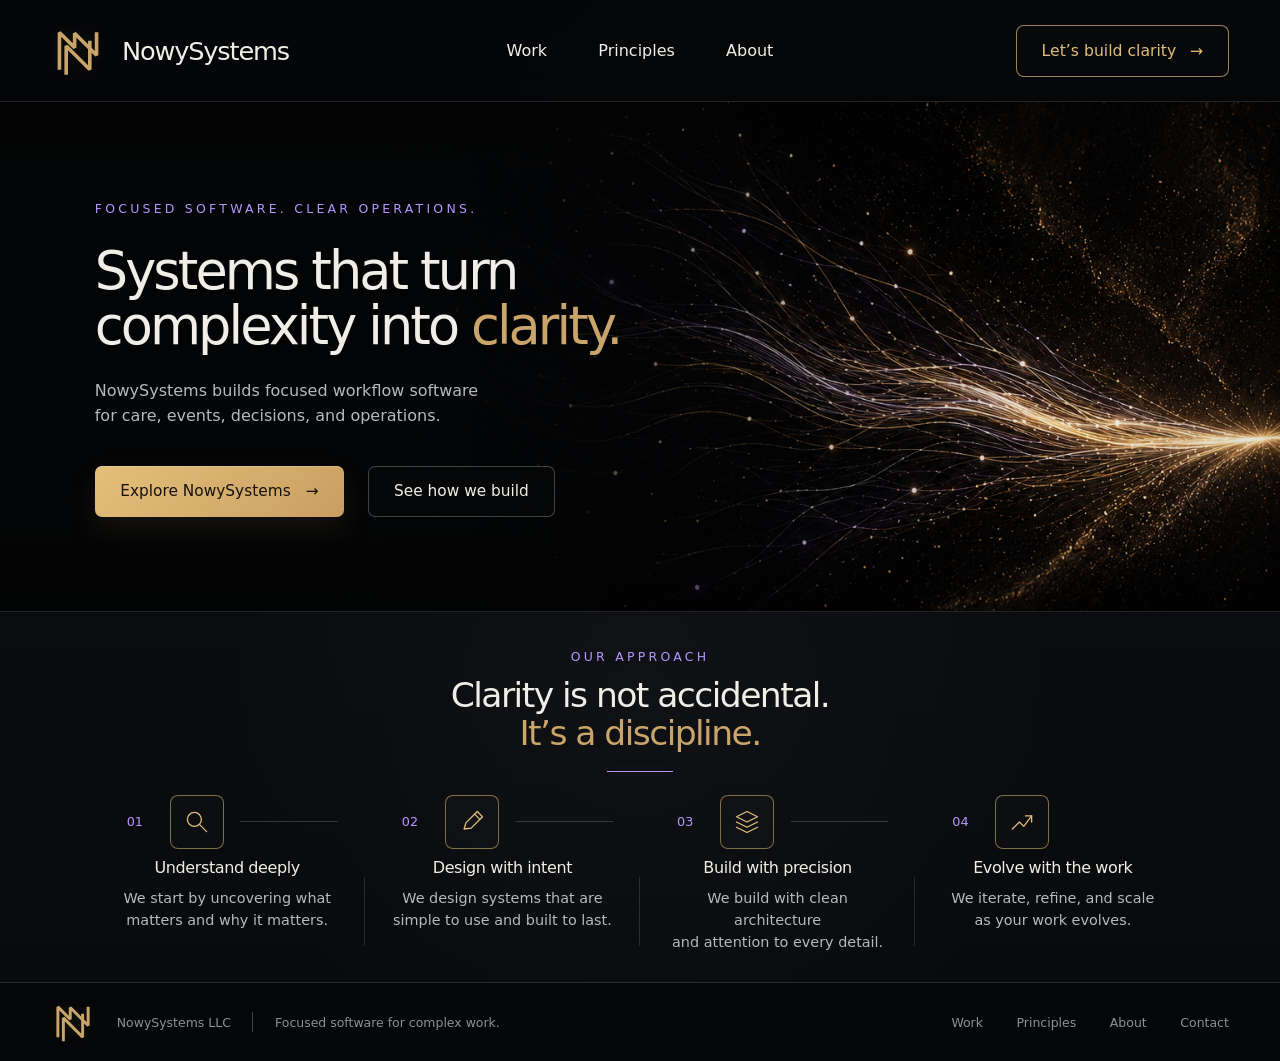
==== index.html @ df3b0572 "Replace render lock hero with semantic artwork layer" ====
<!DOCTYPE html>
<html lang="en">
<head>
  <meta charset="UTF-8" />
  <meta name="viewport" content="width=device-width, initial-scale=1.0" />
  <title>NowySystems | Systems that turn complexity into clarity</title>
  <meta name="description" content="NowySystems builds focused workflow software for care, events, decisions, and operations." />
  <link rel="stylesheet" href="styles.css" />
</head>
<body>
  <header class="site-header">
    <a class="brand" href="#top" aria-label="NowySystems home">
      <svg class="brand-mark" viewBox="0 0 64 64" aria-hidden="true">
        <path d="M10 52V10l18 18V11l26 26V12" />
        <path d="M18 58V26l28 28V22" />
      </svg>
      <span>NowySystems</span>
    </a>

    <nav class="top-nav" aria-label="Primary navigation">
      <a href="#work">Work</a>
      <a href="#principles">Principles</a>
      <a href="#about">About</a>
    </nav>

    <a class="header-cta" href="#principles">Let’s build clarity <span>→</span></a>
  </header>

  <main id="top">
    <section class="hero" id="work" aria-labelledby="hero-title">
      <img
        class="hero-art"
        src="assets/hero-art.png"
        alt=""
        width="1536"
        height="1024"
        aria-hidden="true"
      />
      <div class="hero-copy">
        <p class="eyebrow">Focused software. Clear operations.</p>
        <h1 id="hero-title">Systems that turn<br />complexity into <span>clarity.</span></h1>
        <p class="hero-text">
          NowySystems builds focused workflow software<br class="desktop-break" />
          for care, events, decisions, and operations.
        </p>
        <div class="hero-actions">
          <a class="button primary" href="#principles">Explore NowySystems <span>→</span></a>
          <a class="button secondary" href="#principles">See how we build</a>
        </div>
      </div>
    </section>

    <section class="approach" id="principles" aria-labelledby="approach-title">
      <div class="approach-heading">
        <p class="eyebrow">Our approach</p>
        <h2 id="approach-title">Clarity is not accidental.<br /><span>It’s a discipline.</span></h2>
        <div class="heading-rule" aria-hidden="true"></div>
      </div>

      <div class="approach-grid">
        <article class="approach-card">
          <div class="step-row">
            <span class="step">01</span>
            <div class="icon-box" aria-hidden="true">
              <svg viewBox="0 0 32 32"><circle cx="13" cy="13" r="8"/><path d="m19 19 8 8"/></svg>
            </div>
            <span class="connector"></span>
          </div>
          <h3>Understand deeply</h3>
          <p>We start by uncovering what<br />matters and why it matters.</p>
        </article>

        <article class="approach-card">
          <div class="step-row">
            <span class="step">02</span>
            <div class="icon-box" aria-hidden="true">
              <svg viewBox="0 0 32 32"><path d="m7 24 2-7L22 4l6 6-13 13-8 1Z"/><path d="m19 7 6 6"/></svg>
            </div>
            <span class="connector"></span>
          </div>
          <h3>Design with intent</h3>
          <p>We design systems that are<br />simple to use and built to last.</p>
        </article>

        <article class="approach-card">
          <div class="step-row">
            <span class="step">03</span>
            <div class="icon-box" aria-hidden="true">
              <svg viewBox="0 0 32 32"><path d="m4 10 12-6 12 6-12 6-12-6Z"/><path d="m4 16 12 6 12-6M4 22l12 6 12-6"/></svg>
            </div>
            <span class="connector"></span>
          </div>
          <h3>Build with precision</h3>
          <p>We build with clean architecture<br />and attention to every detail.</p>
        </article>

        <article class="approach-card">
          <div class="step-row">
            <span class="step">04</span>
            <div class="icon-box" aria-hidden="true">
              <svg viewBox="0 0 32 32"><path d="M5 24 13 16l5 5 9-12"/><path d="M20 9h7v7"/></svg>
            </div>
          </div>
          <h3>Evolve with the work</h3>
          <p>We iterate, refine, and scale<br />as your work evolves.</p>
        </article>
      </div>
    </section>
  </main>

  <footer class="site-footer" id="about">
    <div class="footer-brand">
      <svg class="brand-mark" viewBox="0 0 64 64" aria-hidden="true">
        <path d="M10 52V10l18 18V11l26 26V12" />
        <path d="M18 58V26l28 28V22" />
      </svg>
      <span>NowySystems LLC</span>
      <span class="footer-divider"></span>
      <span>Focused software for complex work.</span>
    </div>

    <nav class="footer-nav" aria-label="Footer navigation">
      <a href="#work">Work</a>
      <a href="#principles">Principles</a>
      <a href="#about">About</a>
      <a href="#top">Contact</a>
    </nav>
  </footer>
</body>
</html>
---- styles.css ----
:root {
  --black: #050608;
  --black-soft: #0b0d10;
  --ivory: #f1eee7;
  --muted: #b7b9bd;
  --muted-2: #8d9096;
  --gold: #c9a56b;
  --gold-bright: #e0bd7c;
  --violet: #b695ff;
  --line: rgba(255, 255, 255, 0.12);
  --line-soft: rgba(255, 255, 255, 0.08);
}

* { box-sizing: border-box; }
html { scroll-behavior: smooth; }
body {
  margin: 0;
  min-width: 320px;
  font-family: Inter, ui-sans-serif, system-ui, -apple-system, BlinkMacSystemFont, "Segoe UI", sans-serif;
  color: var(--ivory);
  background: var(--black);
  -webkit-font-smoothing: antialiased;
  text-rendering: optimizeLegibility;
}

a { color: inherit; text-decoration: none; }
svg { display: block; }

body::before {
  content: "";
  position: fixed;
  inset: 0;
  z-index: -4;
  background:
    radial-gradient(circle at 75% 33%, rgba(201,165,107,0.08), transparent 34rem),
    radial-gradient(circle at 48% 72%, rgba(182,149,255,0.035), transparent 30rem),
    linear-gradient(180deg, #050608 0%, #080a0d 100%);
}

.site-header {
  height: 102px;
  display: grid;
  grid-template-columns: 1fr auto 1fr;
  align-items: center;
  gap: 2rem;
  padding: 0 clamp(2rem, 4vw, 4rem);
  border-bottom: 1px solid var(--line);
  background: rgba(5,6,8,0.88);
  backdrop-filter: blur(18px);
  position: relative;
  z-index: 20;
}

.brand,
.footer-brand {
  display: inline-flex;
  align-items: center;
}

.brand {
  justify-self: start;
  gap: 1.05rem;
  font-size: clamp(1.35rem, 2vw, 2rem);
  font-weight: 400;
  letter-spacing: -0.045em;
}

.brand-mark {
  width: 54px;
  height: 54px;
  flex: 0 0 auto;
}

.brand-mark path {
  fill: none;
  stroke: var(--gold);
  stroke-width: 4.25;
  stroke-linecap: square;
  stroke-linejoin: bevel;
  filter: drop-shadow(0 0 10px rgba(201,165,107,0.12));
}

.top-nav {
  display: flex;
  align-items: center;
  gap: clamp(2rem, 4vw, 4.2rem);
  justify-self: center;
  font-size: 1rem;
  color: var(--ivory);
}

.top-nav a,
.footer-nav a {
  transition: color 180ms ease;
}
.top-nav a:hover,
.footer-nav a:hover { color: var(--gold-bright); }

.header-cta {
  justify-self: end;
  display: inline-flex;
  align-items: center;
  gap: 0.85rem;
  min-height: 52px;
  padding: 0 1.55rem;
  color: var(--gold-bright);
  border: 1px solid rgba(201,165,107,0.78);
  border-radius: 8px;
  font-size: 0.98rem;
  font-weight: 400;
  background: rgba(255,255,255,0.01);
  transition: background 180ms ease, border-color 180ms ease, transform 180ms ease;
}
.header-cta:hover {
  background: rgba(201,165,107,0.07);
  border-color: var(--gold-bright);
  transform: translateY(-1px);
}

.hero {
  position: relative;
  min-height: 510px;
  display: flex;
  align-items: center;
  padding: 5.1rem clamp(2.5rem, 7.4vw, 7.1rem) 4.8rem;
  overflow: hidden;
  border-bottom: 1px solid var(--line);
  isolation: isolate;
  background: #030405;
}

.hero::before {
  content: "";
  position: absolute;
  inset: 0;
  z-index: -1;
  pointer-events: none;
  background:
    linear-gradient(180deg, rgba(0,0,0,0.24), transparent 18%, transparent 78%, rgba(0,0,0,0.34)),
    linear-gradient(90deg,
      rgba(3,4,5,1) 0%,
      rgba(3,4,5,0.99) 28%,
      rgba(3,4,5,0.88) 42%,
      rgba(3,4,5,0.34) 61%,
      rgba(3,4,5,0.06) 82%,
      rgba(3,4,5,0.12) 100%);
}

.hero-copy {
  position: relative;
  z-index: 2;
  width: min(610px, 46vw);
}

.hero-art {
  position: absolute;
  inset: 0;
  z-index: -2;
  display: block;
  width: 100%;
  height: 100%;
  object-fit: cover;
  object-position: right center;
  pointer-events: none;
  user-select: none;
}

.eyebrow {
  margin: 0 0 1.65rem;
  color: var(--violet);
  font-size: 0.78rem;
  font-weight: 500;
  letter-spacing: 0.26em;
  text-transform: uppercase;
}

h1,
h2,
h3,
p { margin-top: 0; }

h1 {
  margin-bottom: 1.65rem;
  color: var(--ivory);
  font-size: clamp(3.1rem, 4.1vw, 4.7rem);
  line-height: 1.05;
  letter-spacing: -0.055em;
  font-weight: 300;
}

h1 span,
.approach h2 span { color: var(--gold); }

.hero-text {
  margin-bottom: 0;
  color: var(--muted);
  font-size: clamp(1rem, 1.25vw, 1.18rem);
  line-height: 1.55;
  font-weight: 300;
}

.hero-actions {
  display: flex;
  align-items: center;
  gap: 1.45rem;
  margin-top: 2.3rem;
}

.button {
  min-height: 51px;
  display: inline-flex;
  align-items: center;
  justify-content: center;
  gap: 0.95rem;
  padding: 0 1.6rem;
  border-radius: 7px;
  font-size: 0.96rem;
  font-weight: 500;
  transition: transform 180ms ease, background 180ms ease, border-color 180ms ease;
}
.button:hover { transform: translateY(-1px); }
.button.primary {
  min-width: 198px;
  color: #17110a;
  background: linear-gradient(135deg, #e3bf7b 0%, #c99f60 100%);
  box-shadow: inset 0 1px 0 rgba(255,255,255,0.18), 0 12px 30px rgba(201,165,107,0.11);
}
.button.secondary {
  min-width: 184px;
  color: var(--ivory);
  border: 1px solid rgba(255,255,255,0.24);
  background: rgba(255,255,255,0.015);
}
.button.secondary:hover { border-color: rgba(255,255,255,0.42); }

.approach {
  position: relative;
  padding: 2.3rem clamp(2.5rem, 7vw, 7rem) 1.8rem;
  border-bottom: 1px solid var(--line);
  background:
    radial-gradient(circle at center 25%, rgba(255,255,255,0.025), transparent 27rem),
    linear-gradient(180deg, #0a0c0f 0%, #080a0c 100%);
}

.approach-heading {
  text-align: center;
  margin-bottom: 1.15rem;
}

.approach-heading .eyebrow { margin-bottom: 0.85rem; }

.approach h2 {
  margin: 0;
  font-size: clamp(2rem, 2.7vw, 3rem);
  line-height: 1.08;
  letter-spacing: -0.045em;
  font-weight: 300;
}

.heading-rule {
  width: 66px;
  height: 1px;
  margin: 1.2rem auto 0;
  background: var(--violet);
  box-shadow: 0 0 12px rgba(182,149,255,0.28);
}

.approach-grid {
  display: grid;
  grid-template-columns: repeat(4, minmax(0, 1fr));
  max-width: 1260px;
  margin: 0 auto;
}

.approach-card {
  min-width: 0;
  padding: 0 1.7rem;
  text-align: center;
  position: relative;
}

.approach-card:not(:last-child)::after {
  content: "";
  position: absolute;
  right: 0;
  bottom: 0.45rem;
  width: 1px;
  height: 69px;
  background: var(--line);
}

.step-row {
  height: 62px;
  display: grid;
  grid-template-columns: 36px 54px 1fr;
  align-items: center;
  gap: 1.05rem;
  margin-bottom: 0.35rem;
}

.step {
  color: var(--violet);
  font-size: 0.8rem;
  font-weight: 500;
}

.icon-box {
  width: 54px;
  height: 54px;
  display: grid;
  place-items: center;
  border: 1px solid rgba(201,165,107,0.62);
  border-radius: 8px;
  background: rgba(255,255,255,0.015);
}
.icon-box svg {
  width: 28px;
  height: 28px;
  fill: none;
  stroke: var(--gold-bright);
  stroke-width: 1.5;
  stroke-linecap: round;
  stroke-linejoin: round;
}
.connector {
  width: 100%;
  height: 1px;
  background: rgba(255,255,255,0.18);
}

.approach-card h3 {
  margin: 0 0 0.7rem;
  font-size: 1rem;
  font-weight: 400;
  letter-spacing: -0.025em;
}
.approach-card p {
  margin-bottom: 0;
  color: var(--muted);
  font-size: 0.9rem;
  line-height: 1.5;
  font-weight: 300;
}

.site-footer {
  min-height: 78px;
  display: flex;
  align-items: center;
  justify-content: space-between;
  gap: 2rem;
  padding: 0 clamp(2.2rem, 4vw, 4rem);
  background: #050608;
  color: var(--muted-2);
  font-size: 0.78rem;
}

.footer-brand { gap: 1.35rem; }
.footer-brand .brand-mark {
  width: 44px;
  height: 44px;
}
.footer-divider {
  width: 1px;
  height: 20px;
  background: rgba(255,255,255,0.25);
}
.footer-nav {
  display: flex;
  gap: 2.1rem;
}

@media (max-width: 1100px) {
  .site-header {
    grid-template-columns: 1fr auto;
  }
  .top-nav { display: none; }
  .hero-copy { width: min(660px, 64vw); }
  .hero-art { object-position: right center; }
  .approach-card { padding-inline: 1rem; }
  .step-row { grid-template-columns: 28px 48px 1fr; gap: 0.7rem; }
  .icon-box { width: 48px; height: 48px; }
}

@media (max-width: 820px) {
  .site-header {
    height: 84px;
    padding-inline: 1.25rem;
  }
  .brand { font-size: 1.3rem; gap: 0.75rem; }
  .brand-mark { width: 42px; height: 42px; }
  .header-cta { min-height: 44px; padding-inline: 1rem; font-size: 0.85rem; }

  .hero {
    min-height: 640px;
    align-items: flex-start;
    padding: 4.4rem 1.4rem 3rem;
  }
  .hero-copy { width: 100%; }
  .hero-art {
    inset: 22% -18% -8% 0;
    opacity: 0.72;
    object-position: right center;
  }
  .hero::before {
    background: linear-gradient(180deg,
      rgba(5,6,8,0.99) 0%,
      rgba(5,6,8,0.96) 36%,
      rgba(5,6,8,0.64) 58%,
      rgba(5,6,8,0.16) 100%);
  }
  h1 { font-size: clamp(3rem, 12vw, 4.6rem); }
  .desktop-break { display: none; }

  .approach { padding: 3rem 1.2rem 2.5rem; }
  .approach-grid { grid-template-columns: 1fr 1fr; gap: 2rem 0; }
  .approach-card:nth-child(2)::after { display: none; }
  .step-row { grid-template-columns: 34px 52px 1fr; }

  .site-footer {
    padding: 1.5rem 1.25rem;
    flex-direction: column;
    align-items: flex-start;
  }
}

@media (max-width: 560px) {
  .header-cta { display: none; }
  .site-header { grid-template-columns: 1fr; }
  .hero-actions { flex-direction: column; align-items: stretch; }
  .button { width: 100%; }
  .approach-grid { grid-template-columns: 1fr; }
  .approach-card {
    padding: 0 0 1.7rem;
    border-bottom: 1px solid var(--line-soft);
  }
  .approach-card:not(:last-child)::after { display: none; }
  .approach-card:last-child { border-bottom: 0; }
  .step-row { grid-template-columns: 34px 52px 1fr; }
  .footer-brand { flex-wrap: wrap; gap: 0.8rem 1rem; }
  .footer-divider { display: none; }
  .footer-nav { gap: 1.2rem; flex-wrap: wrap; }
}
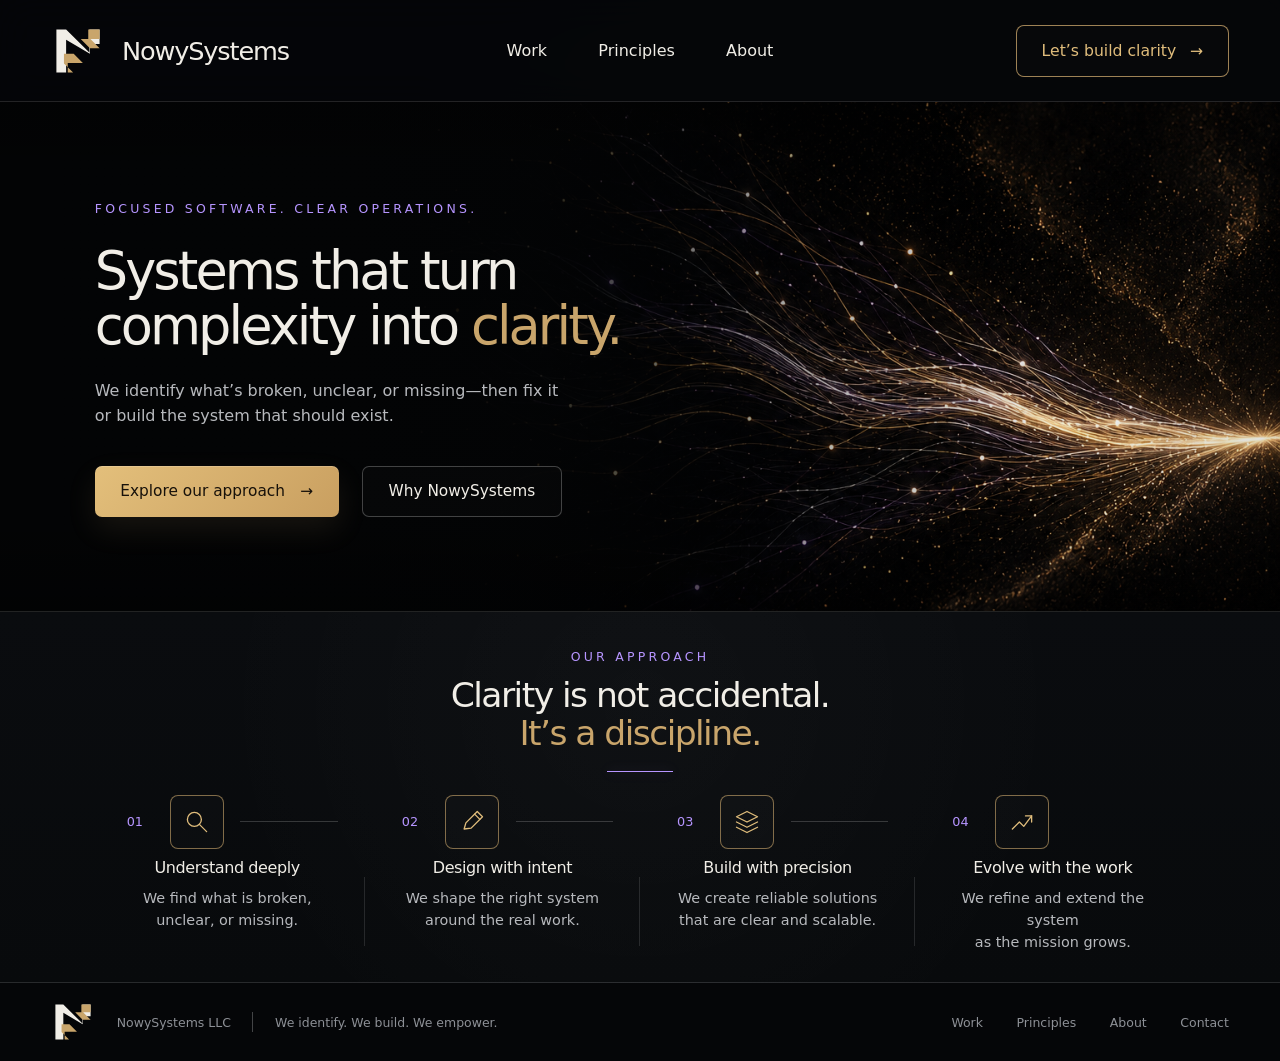
==== commit a48019af: "Install approved NS mark and refine landing copy" ====
--- a/index.html
+++ b/index.html
@@ -4,17 +4,19 @@
   <meta charset="UTF-8" />
   <meta name="viewport" content="width=device-width, initial-scale=1.0" />
   <title>NowySystems | Systems that turn complexity into clarity</title>
-  <meta name="description" content="NowySystems builds focused workflow software for care, events, decisions, and operations." />
+  <meta name="description" content="NowySystems identifies operational problems, fixes what is broken, and builds focused software systems that make complex work clearer." />
+  <meta name="theme-color" content="#050608" />
+  <meta name="color-scheme" content="dark" />
+  <link rel="icon" href="assets/favicon.svg" type="image/svg+xml" />
+  <link rel="preload" href="assets/hero-art.png" as="image" />
+  <link rel="preload" href="assets/ns-mark.svg" as="image" />
   <link rel="stylesheet" href="styles.css" />
 </head>
 <body>
   <header class="site-header">
     <a class="brand" href="#top" aria-label="NowySystems home">
-      <svg class="brand-mark" viewBox="0 0 64 64" aria-hidden="true">
-        <path d="M10 52V10l18 18V11l26 26V12" />
-        <path d="M18 58V26l28 28V22" />
-      </svg>
-      <span>NowySystems</span>
+      <img class="brand-mark" src="assets/ns-mark.svg" alt="" width="56" height="56" />
+      <span class="brand-wordmark">NowySystems</span>
     </a>
 
     <nav class="top-nav" aria-label="Primary navigation">
@@ -23,7 +25,7 @@
       <a href="#about">About</a>
     </nav>
 
-    <a class="header-cta" href="#principles">Let’s build clarity <span>→</span></a>
+    <a class="header-cta" href="#principles">Let’s build clarity <span aria-hidden="true">→</span></a>
   </header>
 
   <main id="top">
@@ -35,17 +37,18 @@
         width="1536"
         height="1024"
         aria-hidden="true"
+        fetchpriority="high"
       />
       <div class="hero-copy">
         <p class="eyebrow">Focused software. Clear operations.</p>
         <h1 id="hero-title">Systems that turn<br />complexity into <span>clarity.</span></h1>
         <p class="hero-text">
-          NowySystems builds focused workflow software<br class="desktop-break" />
-          for care, events, decisions, and operations.
+          We identify what’s broken, unclear, or missing—then fix it<br class="desktop-break" />
+          or build the system that should exist.
         </p>
         <div class="hero-actions">
-          <a class="button primary" href="#principles">Explore NowySystems <span>→</span></a>
-          <a class="button secondary" href="#principles">See how we build</a>
+          <a class="button primary" href="#principles">Explore our approach <span aria-hidden="true">→</span></a>
+          <a class="button secondary" href="#about">Why NowySystems</a>
         </div>
       </div>
     </section>
@@ -67,7 +70,7 @@
             <span class="connector"></span>
           </div>
           <h3>Understand deeply</h3>
-          <p>We start by uncovering what<br />matters and why it matters.</p>
+          <p>We find what is broken,<br />unclear, or missing.</p>
         </article>
 
         <article class="approach-card">
@@ -79,7 +82,7 @@
             <span class="connector"></span>
           </div>
           <h3>Design with intent</h3>
-          <p>We design systems that are<br />simple to use and built to last.</p>
+          <p>We shape the right system<br />around the real work.</p>
         </article>
 
         <article class="approach-card">
@@ -91,7 +94,7 @@
             <span class="connector"></span>
           </div>
           <h3>Build with precision</h3>
-          <p>We build with clean architecture<br />and attention to every detail.</p>
+          <p>We create reliable solutions<br />that are clear and scalable.</p>
         </article>
 
         <article class="approach-card">
@@ -102,7 +105,7 @@
             </div>
           </div>
           <h3>Evolve with the work</h3>
-          <p>We iterate, refine, and scale<br />as your work evolves.</p>
+          <p>We refine and extend the system<br />as the mission grows.</p>
         </article>
       </div>
     </section>
@@ -110,13 +113,10 @@
 
   <footer class="site-footer" id="about">
     <div class="footer-brand">
-      <svg class="brand-mark" viewBox="0 0 64 64" aria-hidden="true">
-        <path d="M10 52V10l18 18V11l26 26V12" />
-        <path d="M18 58V26l28 28V22" />
-      </svg>
+      <img class="brand-mark" src="assets/ns-mark.svg" alt="" width="44" height="44" />
       <span>NowySystems LLC</span>
-      <span class="footer-divider"></span>
-      <span>Focused software for complex work.</span>
+      <span class="footer-divider" aria-hidden="true"></span>
+      <span>We identify. We build. We empower.</span>
     </div>
 
     <nav class="footer-nav" aria-label="Footer navigation">
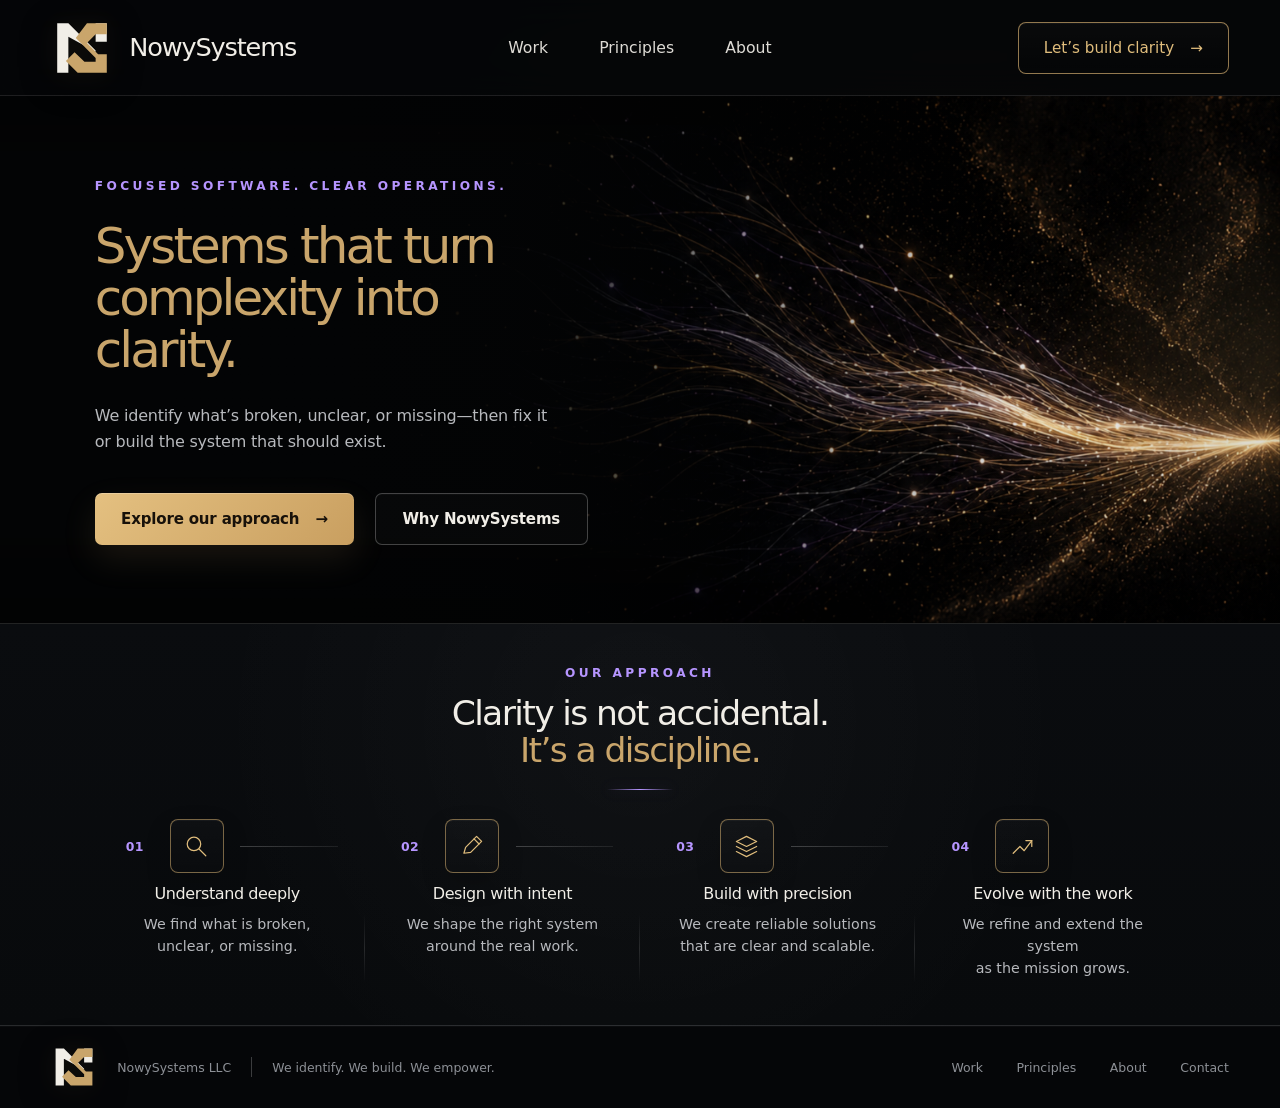
==== commit b2fe3105: "Lock hero headline wrap and load premium refinements" ====
--- a/index.html
+++ b/index.html
@@ -11,11 +11,12 @@
   <link rel="preload" href="assets/hero-art.png" as="image" />
   <link rel="preload" href="assets/ns-mark.svg" as="image" />
   <link rel="stylesheet" href="styles.css" />
+  <link rel="stylesheet" href="premium-fixes.css" />
 </head>
 <body>
   <header class="site-header">
     <a class="brand" href="#top" aria-label="NowySystems home">
-      <img class="brand-mark" src="assets/ns-mark.svg" alt="" width="56" height="56" />
+      <img class="brand-mark" src="assets/ns-mark.svg" alt="" width="62" height="62" />
       <span class="brand-wordmark">NowySystems</span>
     </a>
 
@@ -41,7 +42,11 @@
       />
       <div class="hero-copy">
         <p class="eyebrow">Focused software. Clear operations.</p>
-        <h1 id="hero-title">Systems that turn<br />complexity into <span>clarity.</span></h1>
+        <h1 id="hero-title">
+          <span class="hero-title-line">Systems that turn</span>
+          <span class="hero-title-line">complexity into</span>
+          <span class="hero-title-line"><span>clarity.</span></span>
+        </h1>
         <p class="hero-text">
           We identify what’s broken, unclear, or missing—then fix it<br class="desktop-break" />
           or build the system that should exist.
@@ -113,7 +118,7 @@
 
   <footer class="site-footer" id="about">
     <div class="footer-brand">
-      <img class="brand-mark" src="assets/ns-mark.svg" alt="" width="44" height="44" />
+      <img class="brand-mark" src="assets/ns-mark.svg" alt="" width="46" height="46" />
       <span>NowySystems LLC</span>
       <span class="footer-divider" aria-hidden="true"></span>
       <span>We identify. We build. We empower.</span>
@@ -127,4 +132,4 @@
     </nav>
   </footer>
 </body>
-</html>
+</html>
--- a/styles.css
+++ b/styles.css
@@ -9,6 +9,7 @@
   --violet: #b695ff;
   --line: rgba(255, 255, 255, 0.12);
   --line-soft: rgba(255, 255, 255, 0.08);
+  --ease: cubic-bezier(.22,.8,.24,1);
 }
 
 * { box-sizing: border-box; }
@@ -24,7 +25,8 @@
 }
 
 a { color: inherit; text-decoration: none; }
-svg { display: block; }
+img, svg { display: block; }
+::selection { background: rgba(201,165,107,.28); color: #fff; }
 
 body::before {
   content: "";
@@ -37,16 +39,36 @@
     linear-gradient(180deg, #050608 0%, #080a0d 100%);
 }
 
+body::after {
+  content: "";
+  position: fixed;
+  inset: 0;
+  z-index: 100;
+  pointer-events: none;
+  opacity: .16;
+  mix-blend-mode: soft-light;
+  background-image:
+    radial-gradient(circle at 20% 30%, rgba(255,255,255,.12) 0 .45px, transparent .6px),
+    radial-gradient(circle at 80% 70%, rgba(255,255,255,.08) 0 .4px, transparent .55px);
+  background-size: 5px 5px, 7px 7px;
+}
+
+:focus-visible {
+  outline: 2px solid var(--gold-bright);
+  outline-offset: 4px;
+  border-radius: 4px;
+}
+
 .site-header {
-  height: 102px;
+  height: 96px;
   display: grid;
   grid-template-columns: 1fr auto 1fr;
   align-items: center;
   gap: 2rem;
   padding: 0 clamp(2rem, 4vw, 4rem);
-  border-bottom: 1px solid var(--line);
-  background: rgba(5,6,8,0.88);
-  backdrop-filter: blur(18px);
+  border-bottom: 1px solid rgba(255,255,255,.1);
+  background: rgba(5,6,8,0.86);
+  backdrop-filter: blur(18px) saturate(120%);
   position: relative;
   z-index: 20;
 }
@@ -59,25 +81,22 @@
 
 .brand {
   justify-self: start;
-  gap: 1.05rem;
-  font-size: clamp(1.35rem, 2vw, 2rem);
-  font-weight: 400;
+  gap: .95rem;
+  font-size: clamp(1.35rem, 2vw, 1.95rem);
+  font-weight: 430;
   letter-spacing: -0.045em;
 }
 
 .brand-mark {
-  width: 54px;
-  height: 54px;
+  width: 56px;
+  height: 56px;
   flex: 0 0 auto;
-}
-
-.brand-mark path {
-  fill: none;
-  stroke: var(--gold);
-  stroke-width: 4.25;
-  stroke-linecap: square;
-  stroke-linejoin: bevel;
-  filter: drop-shadow(0 0 10px rgba(201,165,107,0.12));
+  filter: drop-shadow(0 7px 18px rgba(0,0,0,.34)) drop-shadow(0 0 12px rgba(201,165,107,.08));
+}
+
+.brand-wordmark {
+  position: relative;
+  top: -1px;
 }
 
 .top-nav {
@@ -85,44 +104,59 @@
   align-items: center;
   gap: clamp(2rem, 4vw, 4.2rem);
   justify-self: center;
-  font-size: 1rem;
-  color: var(--ivory);
+  font-size: .98rem;
+  color: rgba(241,238,231,.92);
 }
 
 .top-nav a,
 .footer-nav a {
+  position: relative;
   transition: color 180ms ease;
+}
+
+.top-nav a::after {
+  content: "";
+  position: absolute;
+  left: 0;
+  right: 100%;
+  bottom: -.45rem;
+  height: 1px;
+  background: var(--gold);
+  transition: right 220ms var(--ease);
 }
 .top-nav a:hover,
 .footer-nav a:hover { color: var(--gold-bright); }
+.top-nav a:hover::after { right: 0; }
 
 .header-cta {
   justify-self: end;
   display: inline-flex;
   align-items: center;
-  gap: 0.85rem;
+  gap: 1rem;
   min-height: 52px;
   padding: 0 1.55rem;
   color: var(--gold-bright);
-  border: 1px solid rgba(201,165,107,0.78);
+  border: 1px solid rgba(201,165,107,0.72);
   border-radius: 8px;
-  font-size: 0.98rem;
-  font-weight: 400;
-  background: rgba(255,255,255,0.01);
-  transition: background 180ms ease, border-color 180ms ease, transform 180ms ease;
+  font-size: 0.95rem;
+  font-weight: 430;
+  background: linear-gradient(180deg, rgba(255,255,255,.018), rgba(255,255,255,0));
+  box-shadow: inset 0 1px 0 rgba(255,255,255,.035);
+  transition: background 180ms ease, border-color 180ms ease, transform 180ms var(--ease), box-shadow 180ms ease;
 }
 .header-cta:hover {
-  background: rgba(201,165,107,0.07);
+  background: rgba(201,165,107,0.075);
   border-color: var(--gold-bright);
   transform: translateY(-1px);
+  box-shadow: 0 12px 30px rgba(0,0,0,.24), inset 0 1px 0 rgba(255,255,255,.06);
 }
 
 .hero {
   position: relative;
-  min-height: 510px;
+  min-height: 520px;
   display: flex;
   align-items: center;
-  padding: 5.1rem clamp(2.5rem, 7.4vw, 7.1rem) 4.8rem;
+  padding: 5.2rem clamp(2.5rem, 7.4vw, 7.1rem) 4.9rem;
   overflow: hidden;
   border-bottom: 1px solid var(--line);
   isolation: isolate;
@@ -136,20 +170,36 @@
   z-index: -1;
   pointer-events: none;
   background:
-    linear-gradient(180deg, rgba(0,0,0,0.24), transparent 18%, transparent 78%, rgba(0,0,0,0.34)),
+    linear-gradient(180deg, rgba(0,0,0,0.24), transparent 18%, transparent 78%, rgba(0,0,0,0.38)),
     linear-gradient(90deg,
       rgba(3,4,5,1) 0%,
-      rgba(3,4,5,0.99) 28%,
-      rgba(3,4,5,0.88) 42%,
-      rgba(3,4,5,0.34) 61%,
-      rgba(3,4,5,0.06) 82%,
-      rgba(3,4,5,0.12) 100%);
+      rgba(3,4,5,0.995) 27%,
+      rgba(3,4,5,0.91) 40%,
+      rgba(3,4,5,0.45) 58%,
+      rgba(3,4,5,0.08) 80%,
+      rgba(3,4,5,0.14) 100%);
+}
+
+.hero::after {
+  content: "";
+  position: absolute;
+  width: 28rem;
+  height: 28rem;
+  right: -13rem;
+  top: 50%;
+  transform: translateY(-50%);
+  border-radius: 50%;
+  z-index: -1;
+  pointer-events: none;
+  background: radial-gradient(circle, rgba(224,189,124,.105), transparent 64%);
+  filter: blur(12px);
 }
 
 .hero-copy {
   position: relative;
   z-index: 2;
-  width: min(610px, 46vw);
+  width: min(650px, 48vw);
+  animation: hero-copy-in 900ms var(--ease) both;
 }
 
 .hero-art {
@@ -163,14 +213,15 @@
   object-position: right center;
   pointer-events: none;
   user-select: none;
+  animation: hero-art-in 1200ms var(--ease) both;
 }
 
 .eyebrow {
   margin: 0 0 1.65rem;
   color: var(--violet);
-  font-size: 0.78rem;
-  font-weight: 500;
-  letter-spacing: 0.26em;
+  font-size: 0.76rem;
+  font-weight: 600;
+  letter-spacing: 0.28em;
   text-transform: uppercase;
 }
 
@@ -180,12 +231,14 @@
 p { margin-top: 0; }
 
 h1 {
-  margin-bottom: 1.65rem;
+  margin-bottom: 1.7rem;
+  max-width: 12ch;
   color: var(--ivory);
-  font-size: clamp(3.1rem, 4.1vw, 4.7rem);
-  line-height: 1.05;
-  letter-spacing: -0.055em;
-  font-weight: 300;
+  font-size: clamp(3.15rem, 4.15vw, 4.8rem);
+  line-height: 1.045;
+  letter-spacing: -0.057em;
+  font-weight: 285;
+  text-wrap: balance;
 }
 
 h1 span,
@@ -193,76 +246,82 @@
 
 .hero-text {
   margin-bottom: 0;
+  max-width: 42rem;
   color: var(--muted);
-  font-size: clamp(1rem, 1.25vw, 1.18rem);
-  line-height: 1.55;
-  font-weight: 300;
+  font-size: clamp(1rem, 1.2vw, 1.15rem);
+  line-height: 1.62;
+  font-weight: 320;
+  letter-spacing: -.012em;
 }
 
 .hero-actions {
   display: flex;
   align-items: center;
-  gap: 1.45rem;
-  margin-top: 2.3rem;
+  gap: 1.3rem;
+  margin-top: 2.35rem;
 }
 
 .button {
-  min-height: 51px;
+  min-height: 52px;
   display: inline-flex;
   align-items: center;
   justify-content: center;
-  gap: 0.95rem;
-  padding: 0 1.6rem;
+  gap: 1rem;
+  padding: 0 1.65rem;
   border-radius: 7px;
-  font-size: 0.96rem;
-  font-weight: 500;
-  transition: transform 180ms ease, background 180ms ease, border-color 180ms ease;
-}
-.button:hover { transform: translateY(-1px); }
+  font-size: 0.94rem;
+  font-weight: 560;
+  letter-spacing: -.012em;
+  transition: transform 180ms var(--ease), background 180ms ease, border-color 180ms ease, box-shadow 180ms ease;
+}
+.button:hover { transform: translateY(-2px); }
 .button.primary {
-  min-width: 198px;
+  min-width: 205px;
   color: #17110a;
-  background: linear-gradient(135deg, #e3bf7b 0%, #c99f60 100%);
-  box-shadow: inset 0 1px 0 rgba(255,255,255,0.18), 0 12px 30px rgba(201,165,107,0.11);
-}
+  background: linear-gradient(135deg, #e4c080 0%, #c99f60 100%);
+  box-shadow: inset 0 1px 0 rgba(255,255,255,0.24), 0 14px 34px rgba(201,165,107,0.12);
+}
+.button.primary:hover { box-shadow: inset 0 1px 0 rgba(255,255,255,.3), 0 18px 42px rgba(201,165,107,.17); }
 .button.secondary {
-  min-width: 184px;
+  min-width: 175px;
   color: var(--ivory);
   border: 1px solid rgba(255,255,255,0.24);
-  background: rgba(255,255,255,0.015);
-}
-.button.secondary:hover { border-color: rgba(255,255,255,0.42); }
+  background: rgba(255,255,255,0.018);
+  box-shadow: inset 0 1px 0 rgba(255,255,255,.025);
+}
+.button.secondary:hover { border-color: rgba(255,255,255,0.45); background: rgba(255,255,255,.035); }
 
 .approach {
   position: relative;
-  padding: 2.3rem clamp(2.5rem, 7vw, 7rem) 1.8rem;
+  padding: 2.65rem clamp(2.5rem, 7vw, 7rem) 2.15rem;
   border-bottom: 1px solid var(--line);
   background:
-    radial-gradient(circle at center 25%, rgba(255,255,255,0.025), transparent 27rem),
+    radial-gradient(circle at center 25%, rgba(255,255,255,0.027), transparent 27rem),
     linear-gradient(180deg, #0a0c0f 0%, #080a0c 100%);
 }
 
 .approach-heading {
   text-align: center;
-  margin-bottom: 1.15rem;
-}
-
-.approach-heading .eyebrow { margin-bottom: 0.85rem; }
+  margin-bottom: 1.35rem;
+}
+
+.approach-heading .eyebrow { margin-bottom: 0.9rem; }
 
 .approach h2 {
   margin: 0;
   font-size: clamp(2rem, 2.7vw, 3rem);
   line-height: 1.08;
-  letter-spacing: -0.045em;
-  font-weight: 300;
+  letter-spacing: -0.047em;
+  font-weight: 285;
+  text-wrap: balance;
 }
 
 .heading-rule {
   width: 66px;
   height: 1px;
   margin: 1.2rem auto 0;
-  background: var(--violet);
-  box-shadow: 0 0 12px rgba(182,149,255,0.28);
+  background: linear-gradient(90deg, transparent, var(--violet), transparent);
+  box-shadow: 0 0 14px rgba(182,149,255,0.25);
 }
 
 .approach-grid {
@@ -274,10 +333,12 @@
 
 .approach-card {
   min-width: 0;
-  padding: 0 1.7rem;
+  padding: .25rem 1.7rem .7rem;
   text-align: center;
   position: relative;
-}
+  transition: transform 220ms var(--ease);
+}
+.approach-card:hover { transform: translateY(-3px); }
 
 .approach-card:not(:last-child)::after {
   content: "";
@@ -286,7 +347,7 @@
   bottom: 0.45rem;
   width: 1px;
   height: 69px;
-  background: var(--line);
+  background: linear-gradient(180deg, transparent, var(--line), transparent);
 }
 
 .step-row {
@@ -295,13 +356,14 @@
   grid-template-columns: 36px 54px 1fr;
   align-items: center;
   gap: 1.05rem;
-  margin-bottom: 0.35rem;
+  margin-bottom: 0.4rem;
 }
 
 .step {
   color: var(--violet);
-  font-size: 0.8rem;
-  font-weight: 500;
+  font-size: 0.78rem;
+  font-weight: 600;
+  letter-spacing: .02em;
 }
 
 .icon-box {
@@ -309,41 +371,42 @@
   height: 54px;
   display: grid;
   place-items: center;
-  border: 1px solid rgba(201,165,107,0.62);
+  border: 1px solid rgba(201,165,107,0.58);
   border-radius: 8px;
-  background: rgba(255,255,255,0.015);
+  background: linear-gradient(180deg, rgba(255,255,255,.022), rgba(255,255,255,.006));
+  box-shadow: inset 0 1px 0 rgba(255,255,255,.035), 0 10px 26px rgba(0,0,0,.16);
 }
 .icon-box svg {
-  width: 28px;
-  height: 28px;
+  width: 27px;
+  height: 27px;
   fill: none;
   stroke: var(--gold-bright);
-  stroke-width: 1.5;
+  stroke-width: 1.45;
   stroke-linecap: round;
   stroke-linejoin: round;
 }
 .connector {
   width: 100%;
   height: 1px;
-  background: rgba(255,255,255,0.18);
+  background: linear-gradient(90deg, rgba(255,255,255,.22), rgba(255,255,255,.08));
 }
 
 .approach-card h3 {
-  margin: 0 0 0.7rem;
+  margin: 0 0 0.65rem;
   font-size: 1rem;
-  font-weight: 400;
+  font-weight: 430;
   letter-spacing: -0.025em;
 }
 .approach-card p {
   margin-bottom: 0;
   color: var(--muted);
-  font-size: 0.9rem;
-  line-height: 1.5;
-  font-weight: 300;
+  font-size: 0.89rem;
+  line-height: 1.55;
+  font-weight: 310;
 }
 
 .site-footer {
-  min-height: 78px;
+  min-height: 82px;
   display: flex;
   align-items: center;
   justify-content: space-between;
@@ -352,29 +415,30 @@
   background: #050608;
   color: var(--muted-2);
   font-size: 0.78rem;
-}
-
-.footer-brand { gap: 1.35rem; }
-.footer-brand .brand-mark {
-  width: 44px;
-  height: 44px;
-}
+  border-top: 1px solid rgba(255,255,255,.025);
+}
+.footer-brand { gap: 1.25rem; }
+.footer-brand .brand-mark { width: 42px; height: 42px; }
 .footer-divider {
   width: 1px;
   height: 20px;
-  background: rgba(255,255,255,0.25);
-}
-.footer-nav {
-  display: flex;
-  gap: 2.1rem;
+  background: rgba(255,255,255,0.22);
+}
+.footer-nav { display: flex; gap: 2.1rem; }
+
+@keyframes hero-copy-in {
+  from { opacity: 0; transform: translateY(12px); }
+  to { opacity: 1; transform: translateY(0); }
+}
+@keyframes hero-art-in {
+  from { opacity: 0; transform: scale(1.008); }
+  to { opacity: 1; transform: scale(1); }
 }
 
 @media (max-width: 1100px) {
-  .site-header {
-    grid-template-columns: 1fr auto;
-  }
+  .site-header { grid-template-columns: 1fr auto; }
   .top-nav { display: none; }
-  .hero-copy { width: min(660px, 64vw); }
+  .hero-copy { width: min(680px, 66vw); }
   .hero-art { object-position: right center; }
   .approach-card { padding-inline: 1rem; }
   .step-row { grid-template-columns: 28px 48px 1fr; gap: 0.7rem; }
@@ -382,19 +446,11 @@
 }
 
 @media (max-width: 820px) {
-  .site-header {
-    height: 84px;
-    padding-inline: 1.25rem;
-  }
-  .brand { font-size: 1.3rem; gap: 0.75rem; }
-  .brand-mark { width: 42px; height: 42px; }
-  .header-cta { min-height: 44px; padding-inline: 1rem; font-size: 0.85rem; }
-
-  .hero {
-    min-height: 640px;
-    align-items: flex-start;
-    padding: 4.4rem 1.4rem 3rem;
-  }
+  .site-header { height: 82px; padding-inline: 1.25rem; }
+  .brand { font-size: 1.3rem; gap: 0.72rem; }
+  .brand-mark { width: 44px; height: 44px; }
+  .header-cta { min-height: 44px; padding-inline: 1rem; font-size: 0.84rem; }
+  .hero { min-height: 650px; align-items: flex-start; padding: 4.4rem 1.4rem 3rem; }
   .hero-copy { width: 100%; }
   .hero-art {
     inset: 22% -18% -8% 0;
@@ -403,24 +459,18 @@
   }
   .hero::before {
     background: linear-gradient(180deg,
-      rgba(5,6,8,0.99) 0%,
-      rgba(5,6,8,0.96) 36%,
-      rgba(5,6,8,0.64) 58%,
-      rgba(5,6,8,0.16) 100%);
+      rgba(5,6,8,0.995) 0%,
+      rgba(5,6,8,0.97) 36%,
+      rgba(5,6,8,0.66) 58%,
+      rgba(5,6,8,0.18) 100%);
   }
   h1 { font-size: clamp(3rem, 12vw, 4.6rem); }
   .desktop-break { display: none; }
-
   .approach { padding: 3rem 1.2rem 2.5rem; }
   .approach-grid { grid-template-columns: 1fr 1fr; gap: 2rem 0; }
   .approach-card:nth-child(2)::after { display: none; }
   .step-row { grid-template-columns: 34px 52px 1fr; }
-
-  .site-footer {
-    padding: 1.5rem 1.25rem;
-    flex-direction: column;
-    align-items: flex-start;
-  }
+  .site-footer { padding: 1.5rem 1.25rem; flex-direction: column; align-items: flex-start; }
 }
 
 @media (max-width: 560px) {
@@ -440,3 +490,8 @@
   .footer-divider { display: none; }
   .footer-nav { gap: 1.2rem; flex-wrap: wrap; }
 }
+
+@media (prefers-reduced-motion: reduce) {
+  html { scroll-behavior: auto; }
+  *, *::before, *::after { animation-duration: .01ms !important; animation-iteration-count: 1 !important; transition-duration: .01ms !important; }
+}
--- a/premium-fixes.css
+++ b/premium-fixes.css
@@ -0,0 +1,53 @@
+.brand-mark {
+  width: 62px;
+  height: 62px;
+}
+
+.brand {
+  gap: 1rem;
+}
+
+.hero-copy {
+  width: min(760px, 54vw);
+}
+
+h1 {
+  max-width: 16ch;
+  font-size: clamp(3.05rem, 3.9vw, 4.55rem);
+  text-wrap: initial;
+}
+
+.hero-title-line {
+  display: block;
+  white-space: nowrap;
+}
+
+.footer-brand .brand-mark {
+  width: 46px;
+  height: 46px;
+}
+
+@media (max-width: 1100px) {
+  .hero-copy {
+    width: min(720px, 68vw);
+  }
+
+  h1 {
+    font-size: clamp(3rem, 5.4vw, 4.35rem);
+  }
+}
+
+@media (max-width: 820px) {
+  .brand-mark {
+    width: 48px;
+    height: 48px;
+  }
+
+  .hero-copy {
+    width: 100%;
+  }
+
+  .hero-title-line {
+    white-space: normal;
+  }
+}
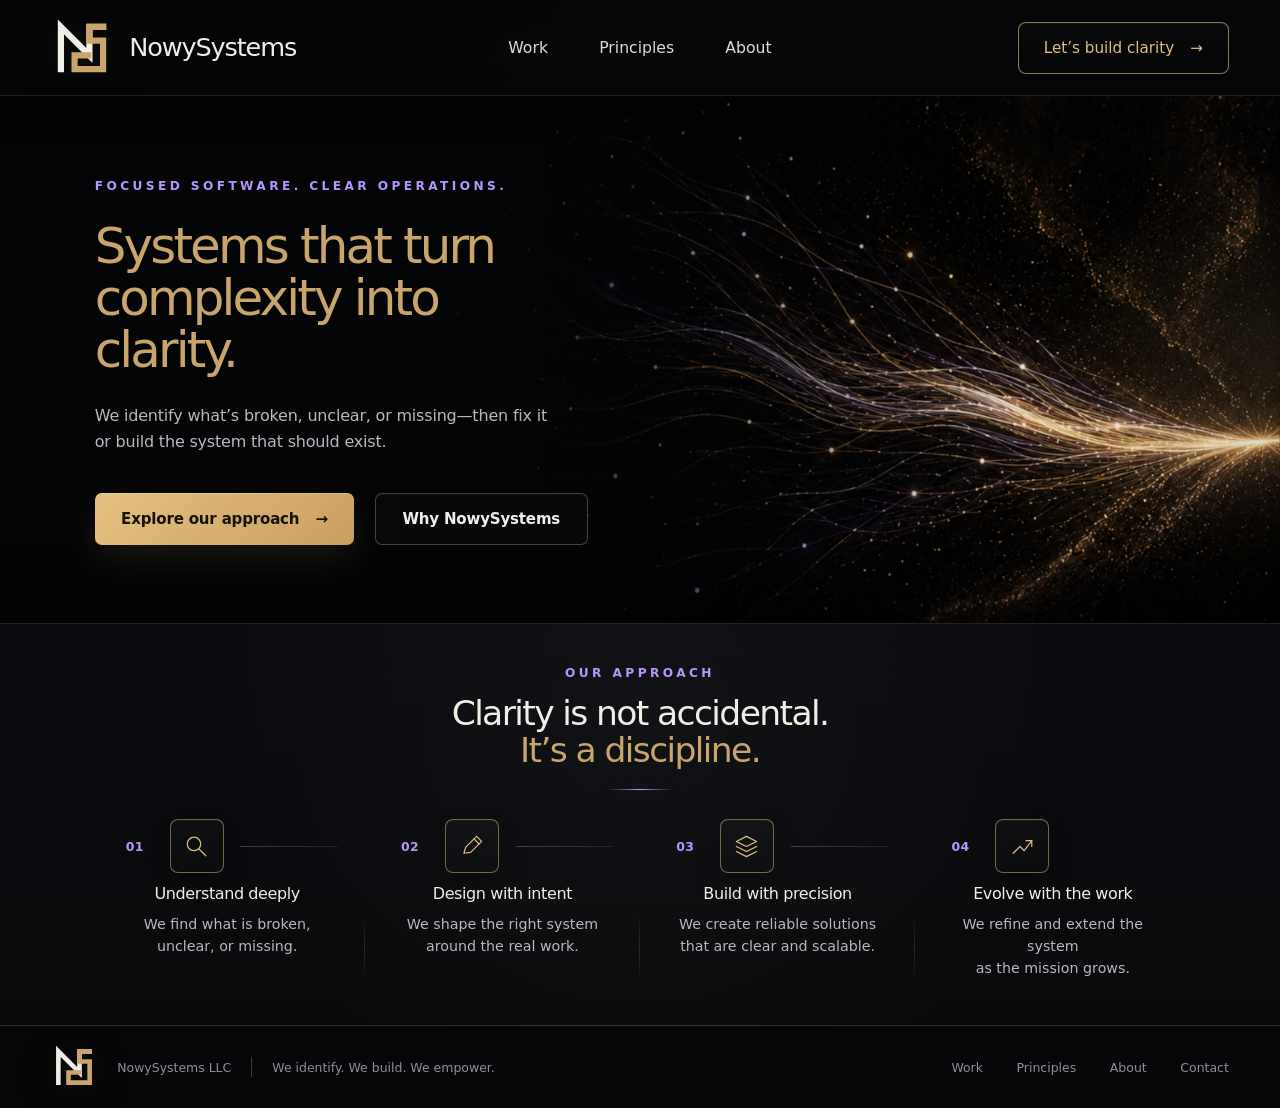
==== commit 7c07fd18: "Polish NS wordmark sizing and hero emphasis" ====
--- a/index.html
+++ b/index.html
@@ -16,7 +16,7 @@
 <body>
   <header class="site-header">
     <a class="brand" href="#top" aria-label="NowySystems home">
-      <img class="brand-mark" src="assets/ns-mark.svg" alt="" width="62" height="62" />
+      <img class="brand-mark" src="assets/ns-mark.svg" alt="" width="52" height="52" />
       <span class="brand-wordmark">NowySystems</span>
     </a>
 
@@ -45,7 +45,7 @@
         <h1 id="hero-title">
           <span class="hero-title-line">Systems that turn</span>
           <span class="hero-title-line">complexity into</span>
-          <span class="hero-title-line"><span>clarity.</span></span>
+          <span class="hero-title-line"><span class="hero-accent">clarity.</span></span>
         </h1>
         <p class="hero-text">
           We identify what’s broken, unclear, or missing—then fix it<br class="desktop-break" />
@@ -118,7 +118,7 @@
 
   <footer class="site-footer" id="about">
     <div class="footer-brand">
-      <img class="brand-mark" src="assets/ns-mark.svg" alt="" width="46" height="46" />
+      <img class="brand-mark" src="assets/ns-mark.svg" alt="" width="40" height="40" />
       <span>NowySystems LLC</span>
       <span class="footer-divider" aria-hidden="true"></span>
       <span>We identify. We build. We empower.</span>
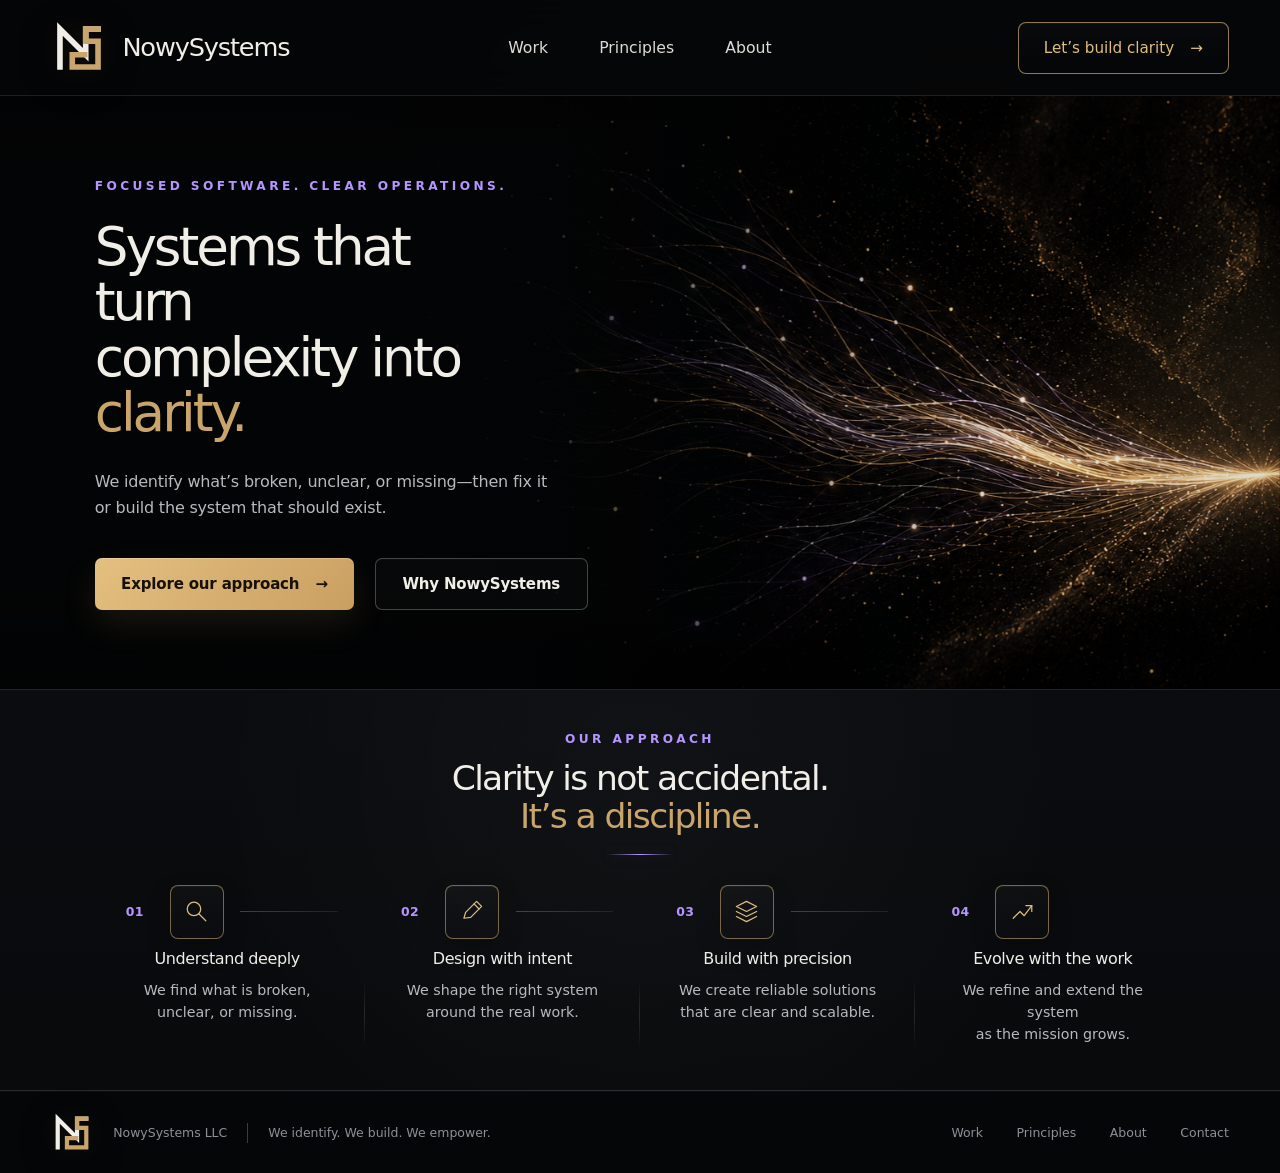
==== commit 92f8de66: "Restore approved NowySystems hero composition" ====
--- a/index.html
+++ b/index.html
@@ -11,12 +11,11 @@
   <link rel="preload" href="assets/hero-art.png" as="image" />
   <link rel="preload" href="assets/ns-mark.svg" as="image" />
   <link rel="stylesheet" href="styles.css" />
-  <link rel="stylesheet" href="premium-fixes.css" />
 </head>
 <body>
   <header class="site-header">
     <a class="brand" href="#top" aria-label="NowySystems home">
-      <img class="brand-mark" src="assets/ns-mark.svg" alt="" width="52" height="52" />
+      <img class="brand-mark" src="assets/ns-mark.svg" alt="" width="50" height="50" />
       <span class="brand-wordmark">NowySystems</span>
     </a>
 
@@ -42,11 +41,7 @@
       />
       <div class="hero-copy">
         <p class="eyebrow">Focused software. Clear operations.</p>
-        <h1 id="hero-title">
-          <span class="hero-title-line">Systems that turn</span>
-          <span class="hero-title-line">complexity into</span>
-          <span class="hero-title-line"><span class="hero-accent">clarity.</span></span>
-        </h1>
+        <h1 id="hero-title">Systems that turn<br />complexity into <span>clarity.</span></h1>
         <p class="hero-text">
           We identify what’s broken, unclear, or missing—then fix it<br class="desktop-break" />
           or build the system that should exist.
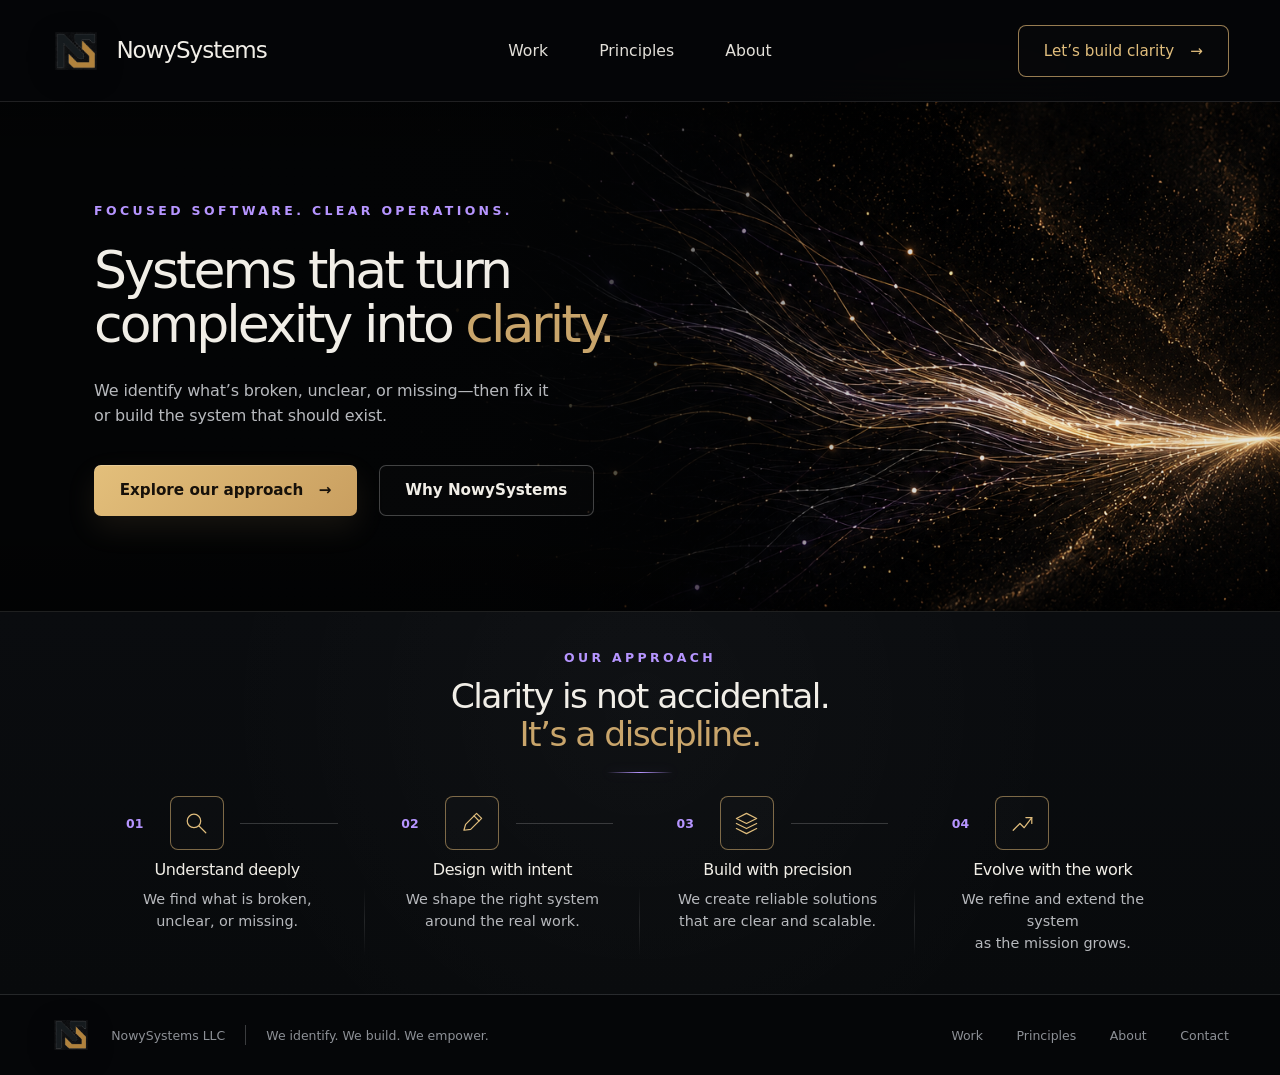
==== commit 8774efdf: "Use approved NowySystems logo master" ====
--- a/index.html
+++ b/index.html
@@ -9,13 +9,13 @@
   <meta name="color-scheme" content="dark" />
   <link rel="icon" href="assets/favicon.svg" type="image/svg+xml" />
   <link rel="preload" href="assets/hero-art.png" as="image" />
-  <link rel="preload" href="assets/ns-mark.svg" as="image" />
+  <link rel="preload" href="assets/nowysystems-mark-approved-1024.png" as="image" />
   <link rel="stylesheet" href="styles.css" />
 </head>
 <body>
   <header class="site-header">
     <a class="brand" href="#top" aria-label="NowySystems home">
-      <img class="brand-mark" src="assets/ns-mark.svg" alt="" width="50" height="50" />
+      <img class="brand-mark" src="assets/nowysystems-mark-approved-1024.png" alt="" width="52" height="52" />
       <span class="brand-wordmark">NowySystems</span>
     </a>
 
@@ -113,7 +113,7 @@
 
   <footer class="site-footer" id="about">
     <div class="footer-brand">
-      <img class="brand-mark" src="assets/ns-mark.svg" alt="" width="40" height="40" />
+      <img class="brand-mark" src="assets/nowysystems-mark-approved-1024.png" alt="" width="40" height="40" />
       <span>NowySystems LLC</span>
       <span class="footer-divider" aria-hidden="true"></span>
       <span>We identify. We build. We empower.</span>
--- a/styles.css
+++ b/styles.css
@@ -1,14 +1,14 @@
 :root {
   --black: #050608;
-  --black-soft: #0b0d10;
+  --black-soft: #0a0c0f;
   --ivory: #f1eee7;
   --muted: #b7b9bd;
   --muted-2: #8d9096;
   --gold: #c9a56b;
   --gold-bright: #e0bd7c;
   --violet: #b695ff;
-  --line: rgba(255, 255, 255, 0.12);
-  --line-soft: rgba(255, 255, 255, 0.08);
+  --line: rgba(255,255,255,.11);
+  --line-soft: rgba(255,255,255,.07);
   --ease: cubic-bezier(.22,.8,.24,1);
 }
 
@@ -17,16 +17,16 @@
 body {
   margin: 0;
   min-width: 320px;
-  font-family: Inter, ui-sans-serif, system-ui, -apple-system, BlinkMacSystemFont, "Segoe UI", sans-serif;
   color: var(--ivory);
   background: var(--black);
+  font-family: Inter, ui-sans-serif, system-ui, -apple-system, BlinkMacSystemFont, "Segoe UI", sans-serif;
   -webkit-font-smoothing: antialiased;
   text-rendering: optimizeLegibility;
 }
-
 a { color: inherit; text-decoration: none; }
 img, svg { display: block; }
-::selection { background: rgba(201,165,107,.28); color: #fff; }
+::selection { color: #fff; background: rgba(201,165,107,.28); }
+:focus-visible { outline: 2px solid var(--gold-bright); outline-offset: 4px; border-radius: 4px; }
 
 body::before {
   content: "";
@@ -34,135 +34,94 @@
   inset: 0;
   z-index: -4;
   background:
-    radial-gradient(circle at 75% 33%, rgba(201,165,107,0.08), transparent 34rem),
-    radial-gradient(circle at 48% 72%, rgba(182,149,255,0.035), transparent 30rem),
+    radial-gradient(circle at 75% 33%, rgba(201,165,107,.07), transparent 34rem),
+    radial-gradient(circle at 48% 72%, rgba(182,149,255,.03), transparent 30rem),
     linear-gradient(180deg, #050608 0%, #080a0d 100%);
 }
 
-body::after {
-  content: "";
-  position: fixed;
-  inset: 0;
-  z-index: 100;
-  pointer-events: none;
-  opacity: .16;
-  mix-blend-mode: soft-light;
-  background-image:
-    radial-gradient(circle at 20% 30%, rgba(255,255,255,.12) 0 .45px, transparent .6px),
-    radial-gradient(circle at 80% 70%, rgba(255,255,255,.08) 0 .4px, transparent .55px);
-  background-size: 5px 5px, 7px 7px;
-}
-
-:focus-visible {
-  outline: 2px solid var(--gold-bright);
-  outline-offset: 4px;
-  border-radius: 4px;
-}
-
 .site-header {
-  height: 96px;
+  height: 102px;
   display: grid;
   grid-template-columns: 1fr auto 1fr;
   align-items: center;
   gap: 2rem;
   padding: 0 clamp(2rem, 4vw, 4rem);
-  border-bottom: 1px solid rgba(255,255,255,.1);
-  background: rgba(5,6,8,0.86);
-  backdrop-filter: blur(18px) saturate(120%);
   position: relative;
   z-index: 20;
+  border-bottom: 1px solid var(--line);
+  background: rgba(5,6,8,.92);
+  backdrop-filter: blur(16px);
 }
 
 .brand,
-.footer-brand {
-  display: inline-flex;
-  align-items: center;
-}
-
+.footer-brand { display: inline-flex; align-items: center; }
 .brand {
   justify-self: start;
   gap: .95rem;
-  font-size: clamp(1.35rem, 2vw, 1.95rem);
-  font-weight: 430;
-  letter-spacing: -0.045em;
-}
-
+  font-size: clamp(1.4rem, 1.8vw, 1.9rem);
+  font-weight: 410;
+  letter-spacing: -.045em;
+}
 .brand-mark {
-  width: 56px;
-  height: 56px;
+  width: 50px;
+  height: 50px;
   flex: 0 0 auto;
-  filter: drop-shadow(0 7px 18px rgba(0,0,0,.34)) drop-shadow(0 0 12px rgba(201,165,107,.08));
-}
-
-.brand-wordmark {
-  position: relative;
-  top: -1px;
-}
+  filter: drop-shadow(0 6px 14px rgba(0,0,0,.3));
+}
+.brand-wordmark { position: relative; top: -1px; }
 
 .top-nav {
+  justify-self: center;
   display: flex;
   align-items: center;
-  gap: clamp(2rem, 4vw, 4.2rem);
-  justify-self: center;
+  gap: clamp(2.5rem, 4vw, 4.3rem);
+  color: rgba(241,238,231,.94);
   font-size: .98rem;
-  color: rgba(241,238,231,.92);
-}
-
+}
 .top-nav a,
-.footer-nav a {
-  position: relative;
-  transition: color 180ms ease;
-}
-
-.top-nav a::after {
-  content: "";
-  position: absolute;
-  left: 0;
-  right: 100%;
-  bottom: -.45rem;
-  height: 1px;
-  background: var(--gold);
-  transition: right 220ms var(--ease);
-}
+.footer-nav a { transition: color 180ms ease; }
 .top-nav a:hover,
 .footer-nav a:hover { color: var(--gold-bright); }
-.top-nav a:hover::after { right: 0; }
 
 .header-cta {
   justify-self: end;
+  min-height: 52px;
   display: inline-flex;
   align-items: center;
   gap: 1rem;
-  min-height: 52px;
   padding: 0 1.55rem;
   color: var(--gold-bright);
-  border: 1px solid rgba(201,165,107,0.72);
+  border: 1px solid rgba(201,165,107,.74);
   border-radius: 8px;
-  font-size: 0.95rem;
+  background: rgba(255,255,255,.01);
+  font-size: .95rem;
   font-weight: 430;
-  background: linear-gradient(180deg, rgba(255,255,255,.018), rgba(255,255,255,0));
-  box-shadow: inset 0 1px 0 rgba(255,255,255,.035);
-  transition: background 180ms ease, border-color 180ms ease, transform 180ms var(--ease), box-shadow 180ms ease;
-}
-.header-cta:hover {
-  background: rgba(201,165,107,0.075);
-  border-color: var(--gold-bright);
-  transform: translateY(-1px);
-  box-shadow: 0 12px 30px rgba(0,0,0,.24), inset 0 1px 0 rgba(255,255,255,.06);
-}
+  transition: transform 180ms var(--ease), background 180ms ease, border-color 180ms ease;
+}
+.header-cta:hover { transform: translateY(-1px); background: rgba(201,165,107,.07); border-color: var(--gold-bright); }
 
 .hero {
   position: relative;
-  min-height: 520px;
+  min-height: 510px;
   display: flex;
   align-items: center;
-  padding: 5.2rem clamp(2.5rem, 7.4vw, 7.1rem) 4.9rem;
   overflow: hidden;
+  isolation: isolate;
+  padding: 5.15rem clamp(2.5rem, 7.35vw, 7.1rem) 4.8rem;
   border-bottom: 1px solid var(--line);
-  isolation: isolate;
   background: #030405;
 }
-
+.hero-art {
+  position: absolute;
+  inset: 0;
+  z-index: -2;
+  width: 100%;
+  height: 100%;
+  object-fit: cover;
+  object-position: right center;
+  pointer-events: none;
+  user-select: none;
+}
 .hero::before {
   content: "";
   position: absolute;
@@ -170,211 +129,144 @@
   z-index: -1;
   pointer-events: none;
   background:
-    linear-gradient(180deg, rgba(0,0,0,0.24), transparent 18%, transparent 78%, rgba(0,0,0,0.38)),
+    linear-gradient(180deg, rgba(0,0,0,.2), transparent 18%, transparent 80%, rgba(0,0,0,.34)),
     linear-gradient(90deg,
       rgba(3,4,5,1) 0%,
-      rgba(3,4,5,0.995) 27%,
-      rgba(3,4,5,0.91) 40%,
-      rgba(3,4,5,0.45) 58%,
-      rgba(3,4,5,0.08) 80%,
-      rgba(3,4,5,0.14) 100%);
-}
-
-.hero::after {
-  content: "";
-  position: absolute;
-  width: 28rem;
-  height: 28rem;
-  right: -13rem;
-  top: 50%;
-  transform: translateY(-50%);
-  border-radius: 50%;
-  z-index: -1;
-  pointer-events: none;
-  background: radial-gradient(circle, rgba(224,189,124,.105), transparent 64%);
-  filter: blur(12px);
-}
-
+      rgba(3,4,5,.995) 27%,
+      rgba(3,4,5,.93) 39%,
+      rgba(3,4,5,.58) 52%,
+      rgba(3,4,5,.16) 68%,
+      rgba(3,4,5,.04) 84%,
+      rgba(3,4,5,.11) 100%);
+}
 .hero-copy {
   position: relative;
   z-index: 2;
-  width: min(650px, 48vw);
-  animation: hero-copy-in 900ms var(--ease) both;
-}
-
-.hero-art {
-  position: absolute;
-  inset: 0;
-  z-index: -2;
-  display: block;
-  width: 100%;
-  height: 100%;
-  object-fit: cover;
-  object-position: right center;
-  pointer-events: none;
-  user-select: none;
-  animation: hero-art-in 1200ms var(--ease) both;
-}
-
+  width: min(690px, 48vw);
+}
 .eyebrow {
   margin: 0 0 1.65rem;
   color: var(--violet);
-  font-size: 0.76rem;
+  font-size: .78rem;
   font-weight: 600;
-  letter-spacing: 0.28em;
+  letter-spacing: .27em;
   text-transform: uppercase;
 }
-
-h1,
-h2,
-h3,
-p { margin-top: 0; }
-
+h1, h2, h3, p { margin-top: 0; }
 h1 {
-  margin-bottom: 1.7rem;
-  max-width: 12ch;
+  margin: 0 0 1.65rem;
+  max-width: none;
   color: var(--ivory);
-  font-size: clamp(3.15rem, 4.15vw, 4.8rem);
-  line-height: 1.045;
-  letter-spacing: -0.057em;
+  font-size: clamp(3.25rem, 4.05vw, 4.45rem);
+  line-height: 1.03;
+  letter-spacing: -.057em;
   font-weight: 285;
-  text-wrap: balance;
-}
-
+}
 h1 span,
 .approach h2 span { color: var(--gold); }
-
 .hero-text {
   margin-bottom: 0;
-  max-width: 42rem;
   color: var(--muted);
-  font-size: clamp(1rem, 1.2vw, 1.15rem);
-  line-height: 1.62;
+  font-size: clamp(1rem, 1.15vw, 1.15rem);
+  line-height: 1.58;
   font-weight: 320;
-  letter-spacing: -.012em;
-}
-
+  letter-spacing: -.01em;
+}
 .hero-actions {
   display: flex;
   align-items: center;
-  gap: 1.3rem;
-  margin-top: 2.35rem;
-}
-
+  gap: 1.35rem;
+  margin-top: 2.3rem;
+}
 .button {
-  min-height: 52px;
+  min-height: 51px;
   display: inline-flex;
   align-items: center;
   justify-content: center;
-  gap: 1rem;
-  padding: 0 1.65rem;
+  gap: .95rem;
+  padding: 0 1.6rem;
   border-radius: 7px;
-  font-size: 0.94rem;
-  font-weight: 560;
-  letter-spacing: -.012em;
+  font-size: .95rem;
+  font-weight: 550;
   transition: transform 180ms var(--ease), background 180ms ease, border-color 180ms ease, box-shadow 180ms ease;
 }
-.button:hover { transform: translateY(-2px); }
+.button:hover { transform: translateY(-1px); }
 .button.primary {
   min-width: 205px;
   color: #17110a;
-  background: linear-gradient(135deg, #e4c080 0%, #c99f60 100%);
-  box-shadow: inset 0 1px 0 rgba(255,255,255,0.24), 0 14px 34px rgba(201,165,107,0.12);
-}
-.button.primary:hover { box-shadow: inset 0 1px 0 rgba(255,255,255,.3), 0 18px 42px rgba(201,165,107,.17); }
+  background: linear-gradient(135deg, #e3bf7b 0%, #c99f60 100%);
+  box-shadow: inset 0 1px 0 rgba(255,255,255,.22), 0 12px 30px rgba(201,165,107,.11);
+}
 .button.secondary {
-  min-width: 175px;
+  min-width: 180px;
   color: var(--ivory);
-  border: 1px solid rgba(255,255,255,0.24);
-  background: rgba(255,255,255,0.018);
-  box-shadow: inset 0 1px 0 rgba(255,255,255,.025);
-}
-.button.secondary:hover { border-color: rgba(255,255,255,0.45); background: rgba(255,255,255,.035); }
+  border: 1px solid rgba(255,255,255,.24);
+  background: rgba(255,255,255,.014);
+}
+.button.secondary:hover { border-color: rgba(255,255,255,.42); }
 
 .approach {
   position: relative;
-  padding: 2.65rem clamp(2.5rem, 7vw, 7rem) 2.15rem;
+  padding: 2.35rem clamp(2.5rem, 7vw, 7rem) 1.9rem;
   border-bottom: 1px solid var(--line);
   background:
-    radial-gradient(circle at center 25%, rgba(255,255,255,0.027), transparent 27rem),
+    radial-gradient(circle at center 25%, rgba(255,255,255,.024), transparent 27rem),
     linear-gradient(180deg, #0a0c0f 0%, #080a0c 100%);
 }
-
-.approach-heading {
-  text-align: center;
-  margin-bottom: 1.35rem;
-}
-
-.approach-heading .eyebrow { margin-bottom: 0.9rem; }
-
+.approach-heading { margin-bottom: 1.2rem; text-align: center; }
+.approach-heading .eyebrow { margin-bottom: .85rem; }
 .approach h2 {
   margin: 0;
   font-size: clamp(2rem, 2.7vw, 3rem);
   line-height: 1.08;
-  letter-spacing: -0.047em;
+  letter-spacing: -.045em;
   font-weight: 285;
-  text-wrap: balance;
-}
-
+}
 .heading-rule {
   width: 66px;
   height: 1px;
   margin: 1.2rem auto 0;
   background: linear-gradient(90deg, transparent, var(--violet), transparent);
-  box-shadow: 0 0 14px rgba(182,149,255,0.25);
-}
-
+  box-shadow: 0 0 12px rgba(182,149,255,.24);
+}
 .approach-grid {
+  max-width: 1260px;
+  margin: 0 auto;
   display: grid;
   grid-template-columns: repeat(4, minmax(0, 1fr));
-  max-width: 1260px;
-  margin: 0 auto;
-}
-
+}
 .approach-card {
   min-width: 0;
-  padding: .25rem 1.7rem .7rem;
+  padding: 0 1.7rem .55rem;
+  position: relative;
   text-align: center;
-  position: relative;
-  transition: transform 220ms var(--ease);
-}
-.approach-card:hover { transform: translateY(-3px); }
-
+}
 .approach-card:not(:last-child)::after {
   content: "";
   position: absolute;
   right: 0;
-  bottom: 0.45rem;
+  bottom: .45rem;
   width: 1px;
   height: 69px;
   background: linear-gradient(180deg, transparent, var(--line), transparent);
 }
-
 .step-row {
   height: 62px;
   display: grid;
   grid-template-columns: 36px 54px 1fr;
   align-items: center;
   gap: 1.05rem;
-  margin-bottom: 0.4rem;
-}
-
-.step {
-  color: var(--violet);
-  font-size: 0.78rem;
-  font-weight: 600;
-  letter-spacing: .02em;
-}
-
+  margin-bottom: .35rem;
+}
+.step { color: var(--violet); font-size: .78rem; font-weight: 600; }
 .icon-box {
   width: 54px;
   height: 54px;
   display: grid;
   place-items: center;
-  border: 1px solid rgba(201,165,107,0.58);
+  border: 1px solid rgba(201,165,107,.6);
   border-radius: 8px;
-  background: linear-gradient(180deg, rgba(255,255,255,.022), rgba(255,255,255,.006));
-  box-shadow: inset 0 1px 0 rgba(255,255,255,.035), 0 10px 26px rgba(0,0,0,.16);
+  background: rgba(255,255,255,.014);
 }
 .icon-box svg {
   width: 27px;
@@ -385,91 +277,54 @@
   stroke-linecap: round;
   stroke-linejoin: round;
 }
-.connector {
-  width: 100%;
-  height: 1px;
-  background: linear-gradient(90deg, rgba(255,255,255,.22), rgba(255,255,255,.08));
-}
-
-.approach-card h3 {
-  margin: 0 0 0.65rem;
-  font-size: 1rem;
-  font-weight: 430;
-  letter-spacing: -0.025em;
-}
-.approach-card p {
-  margin-bottom: 0;
-  color: var(--muted);
-  font-size: 0.89rem;
-  line-height: 1.55;
-  font-weight: 310;
-}
+.connector { width: 100%; height: 1px; background: rgba(255,255,255,.18); }
+.approach-card h3 { margin: 0 0 .65rem; font-size: 1rem; font-weight: 430; letter-spacing: -.025em; }
+.approach-card p { margin-bottom: 0; color: var(--muted); font-size: .9rem; line-height: 1.52; font-weight: 310; }
 
 .site-footer {
-  min-height: 82px;
+  min-height: 80px;
   display: flex;
   align-items: center;
   justify-content: space-between;
   gap: 2rem;
   padding: 0 clamp(2.2rem, 4vw, 4rem);
+  color: var(--muted-2);
   background: #050608;
-  color: var(--muted-2);
-  font-size: 0.78rem;
-  border-top: 1px solid rgba(255,255,255,.025);
+  font-size: .78rem;
 }
 .footer-brand { gap: 1.25rem; }
-.footer-brand .brand-mark { width: 42px; height: 42px; }
-.footer-divider {
-  width: 1px;
-  height: 20px;
-  background: rgba(255,255,255,0.22);
-}
+.footer-brand .brand-mark { width: 40px; height: 40px; }
+.footer-divider { width: 1px; height: 20px; background: rgba(255,255,255,.22); }
 .footer-nav { display: flex; gap: 2.1rem; }
 
-@keyframes hero-copy-in {
-  from { opacity: 0; transform: translateY(12px); }
-  to { opacity: 1; transform: translateY(0); }
-}
-@keyframes hero-art-in {
-  from { opacity: 0; transform: scale(1.008); }
-  to { opacity: 1; transform: scale(1); }
-}
-
-@media (max-width: 1100px) {
-  .site-header { grid-template-columns: 1fr auto; }
+@media (max-width: 1180px) {
+  .hero-copy { width: min(650px, 55vw); }
+  h1 { font-size: clamp(3rem, 4.4vw, 4.15rem); }
+}
+
+@media (max-width: 900px) {
+  .site-header { height: 84px; grid-template-columns: 1fr auto; padding-inline: 1.25rem; }
   .top-nav { display: none; }
-  .hero-copy { width: min(680px, 66vw); }
-  .hero-art { object-position: right center; }
-  .approach-card { padding-inline: 1rem; }
-  .step-row { grid-template-columns: 28px 48px 1fr; gap: 0.7rem; }
-  .icon-box { width: 48px; height: 48px; }
-}
-
-@media (max-width: 820px) {
-  .site-header { height: 82px; padding-inline: 1.25rem; }
-  .brand { font-size: 1.3rem; gap: 0.72rem; }
+  .brand { font-size: 1.3rem; gap: .72rem; }
   .brand-mark { width: 44px; height: 44px; }
-  .header-cta { min-height: 44px; padding-inline: 1rem; font-size: 0.84rem; }
-  .hero { min-height: 650px; align-items: flex-start; padding: 4.4rem 1.4rem 3rem; }
+  .header-cta { min-height: 44px; padding-inline: 1rem; font-size: .84rem; }
+  .hero { min-height: 650px; align-items: flex-start; padding: 4.3rem 1.4rem 3rem; }
   .hero-copy { width: 100%; }
-  .hero-art {
-    inset: 22% -18% -8% 0;
-    opacity: 0.72;
-    object-position: right center;
-  }
+  .hero-art { inset: 24% -18% -8% 0; opacity: .72; }
   .hero::before {
     background: linear-gradient(180deg,
-      rgba(5,6,8,0.995) 0%,
-      rgba(5,6,8,0.97) 36%,
-      rgba(5,6,8,0.66) 58%,
-      rgba(5,6,8,0.18) 100%);
+      rgba(5,6,8,.995) 0%,
+      rgba(5,6,8,.97) 36%,
+      rgba(5,6,8,.66) 58%,
+      rgba(5,6,8,.18) 100%);
   }
-  h1 { font-size: clamp(3rem, 12vw, 4.6rem); }
+  h1 { font-size: clamp(3rem, 10vw, 4.35rem); }
   .desktop-break { display: none; }
   .approach { padding: 3rem 1.2rem 2.5rem; }
   .approach-grid { grid-template-columns: 1fr 1fr; gap: 2rem 0; }
   .approach-card:nth-child(2)::after { display: none; }
-  .step-row { grid-template-columns: 34px 52px 1fr; }
+  .approach-card { padding-inline: 1rem; }
+  .step-row { grid-template-columns: 34px 52px 1fr; gap: .75rem; }
   .site-footer { padding: 1.5rem 1.25rem; flex-direction: column; align-items: flex-start; }
 }
 
@@ -479,14 +334,10 @@
   .hero-actions { flex-direction: column; align-items: stretch; }
   .button { width: 100%; }
   .approach-grid { grid-template-columns: 1fr; }
-  .approach-card {
-    padding: 0 0 1.7rem;
-    border-bottom: 1px solid var(--line-soft);
-  }
+  .approach-card { padding: 0 0 1.7rem; border-bottom: 1px solid var(--line-soft); }
   .approach-card:not(:last-child)::after { display: none; }
   .approach-card:last-child { border-bottom: 0; }
-  .step-row { grid-template-columns: 34px 52px 1fr; }
-  .footer-brand { flex-wrap: wrap; gap: 0.8rem 1rem; }
+  .footer-brand { flex-wrap: wrap; gap: .8rem 1rem; }
   .footer-divider { display: none; }
   .footer-nav { gap: 1.2rem; flex-wrap: wrap; }
 }
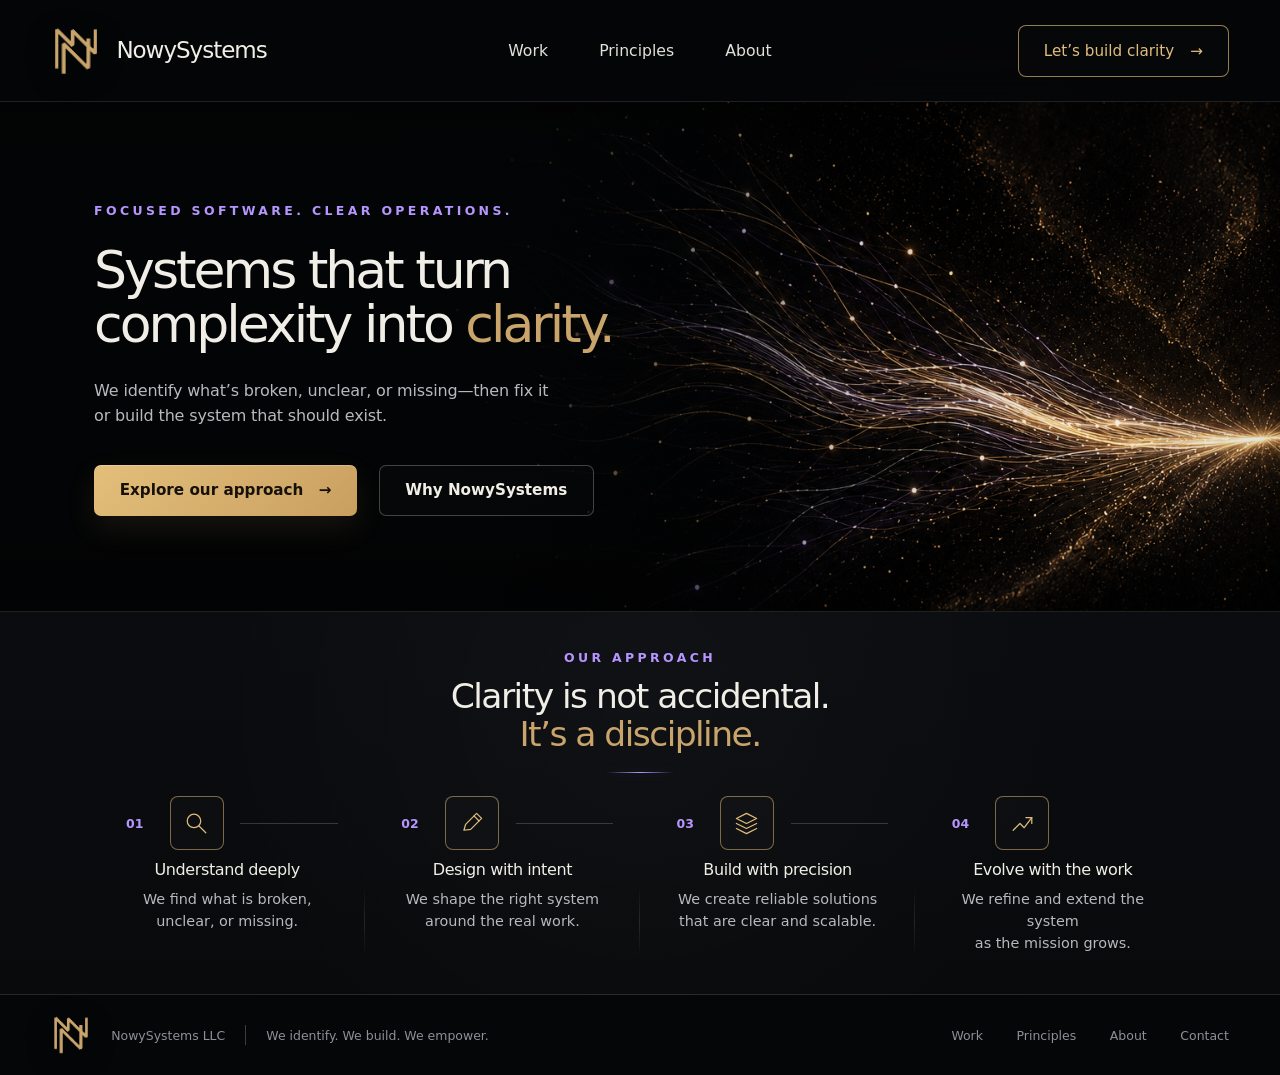
==== commit 5d0f2522: "Use exact approved NowySystems mark" ====
--- a/index.html
+++ b/index.html
@@ -9,13 +9,13 @@
   <meta name="color-scheme" content="dark" />
   <link rel="icon" href="assets/favicon.svg" type="image/svg+xml" />
   <link rel="preload" href="assets/hero-art.png" as="image" />
-  <link rel="preload" href="assets/nowysystems-mark-approved-1024.png" as="image" />
+  <link rel="preload" href="assets/nowysystems-mark-approved-exact.svg" as="image" />
   <link rel="stylesheet" href="styles.css" />
 </head>
 <body>
   <header class="site-header">
     <a class="brand" href="#top" aria-label="NowySystems home">
-      <img class="brand-mark" src="assets/nowysystems-mark-approved-1024.png" alt="" width="52" height="52" />
+      <img class="brand-mark" src="assets/nowysystems-mark-approved-exact.svg" alt="" width="44" height="48" />
       <span class="brand-wordmark">NowySystems</span>
     </a>
 
@@ -113,7 +113,7 @@
 
   <footer class="site-footer" id="about">
     <div class="footer-brand">
-      <img class="brand-mark" src="assets/nowysystems-mark-approved-1024.png" alt="" width="40" height="40" />
+      <img class="brand-mark" src="assets/nowysystems-mark-approved-exact.svg" alt="" width="44" height="48" />
       <span>NowySystems LLC</span>
       <span class="footer-divider" aria-hidden="true"></span>
       <span>We identify. We build. We empower.</span>
@@ -127,4 +127,4 @@
     </nav>
   </footer>
 </body>
-</html>+</html>
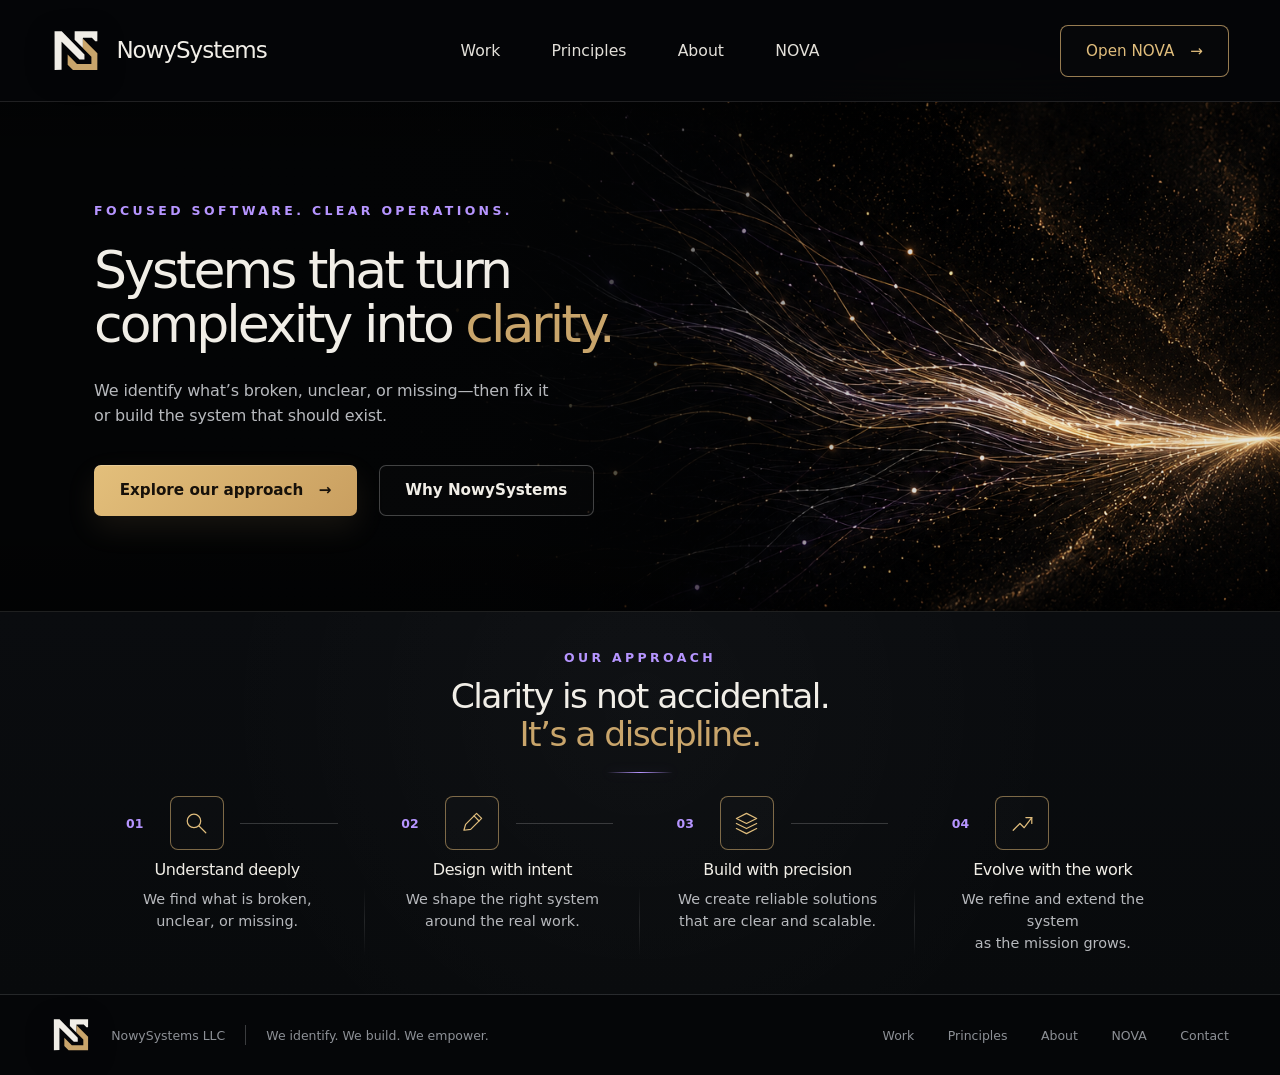
==== commit 95c888eb: "Add NOVA entry point to NowySystems site" ====
--- a/index.html
+++ b/index.html
@@ -23,9 +23,10 @@
       <a href="#work">Work</a>
       <a href="#principles">Principles</a>
       <a href="#about">About</a>
+      <a href="/nova/">NOVA</a>
     </nav>
 
-    <a class="header-cta" href="#principles">Let’s build clarity <span aria-hidden="true">→</span></a>
+    <a class="header-cta" href="/nova/">Open NOVA <span aria-hidden="true">→</span></a>
   </header>
 
   <main id="top">
@@ -123,6 +124,7 @@
       <a href="#work">Work</a>
       <a href="#principles">Principles</a>
       <a href="#about">About</a>
+      <a href="/nova/">NOVA</a>
       <a href="#top">Contact</a>
     </nav>
   </footer>
